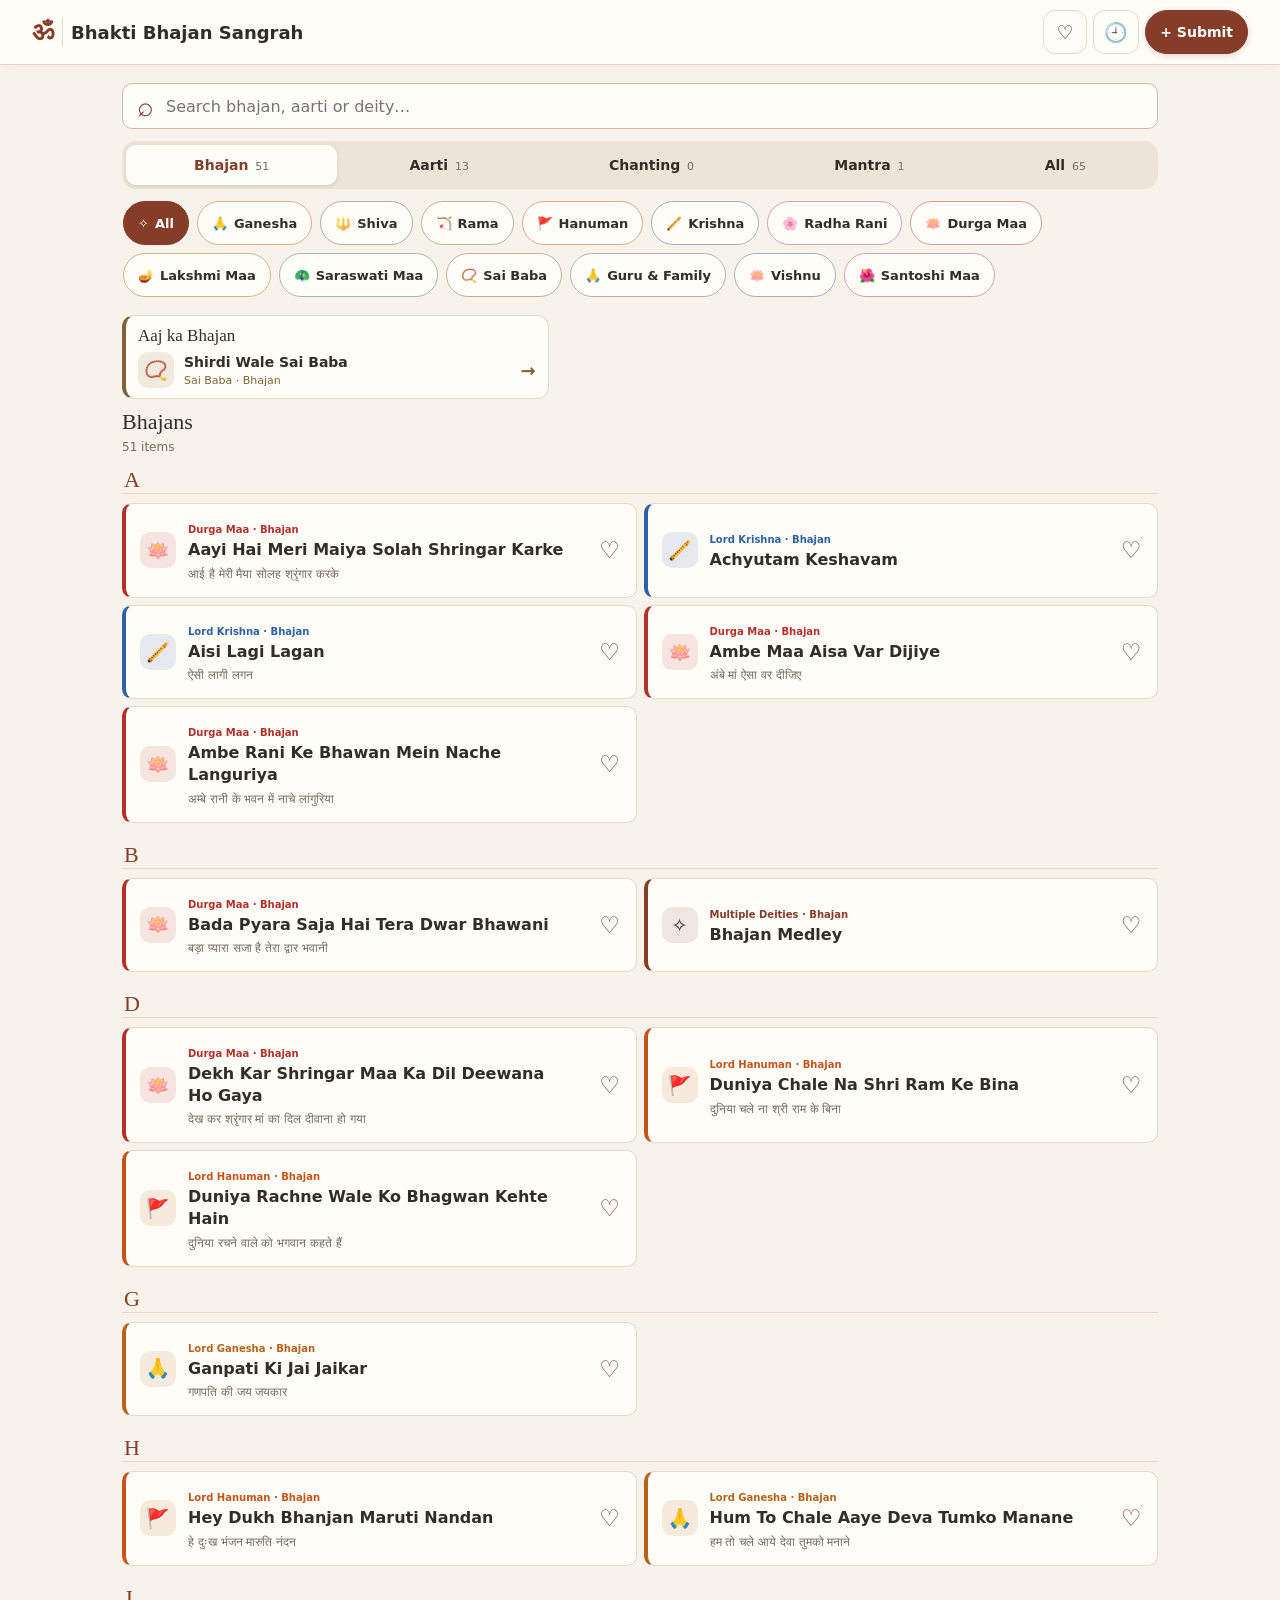
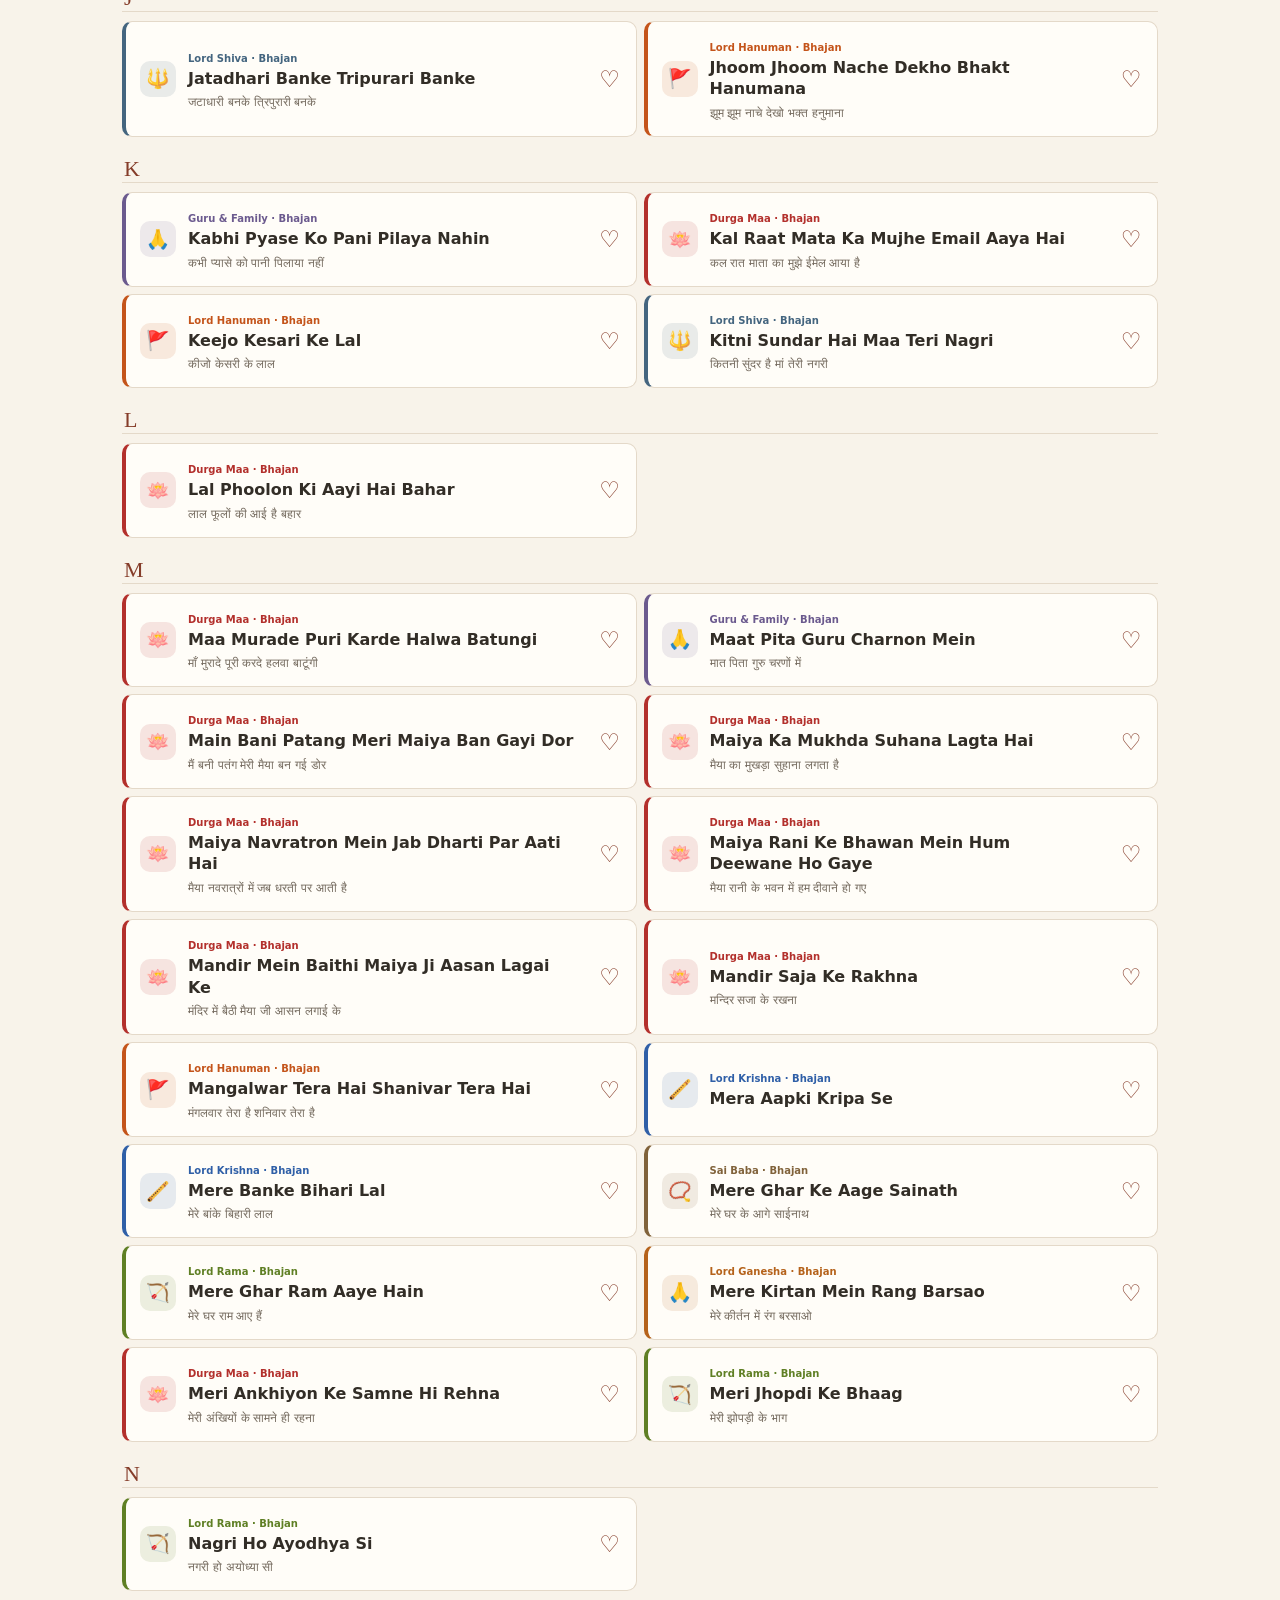
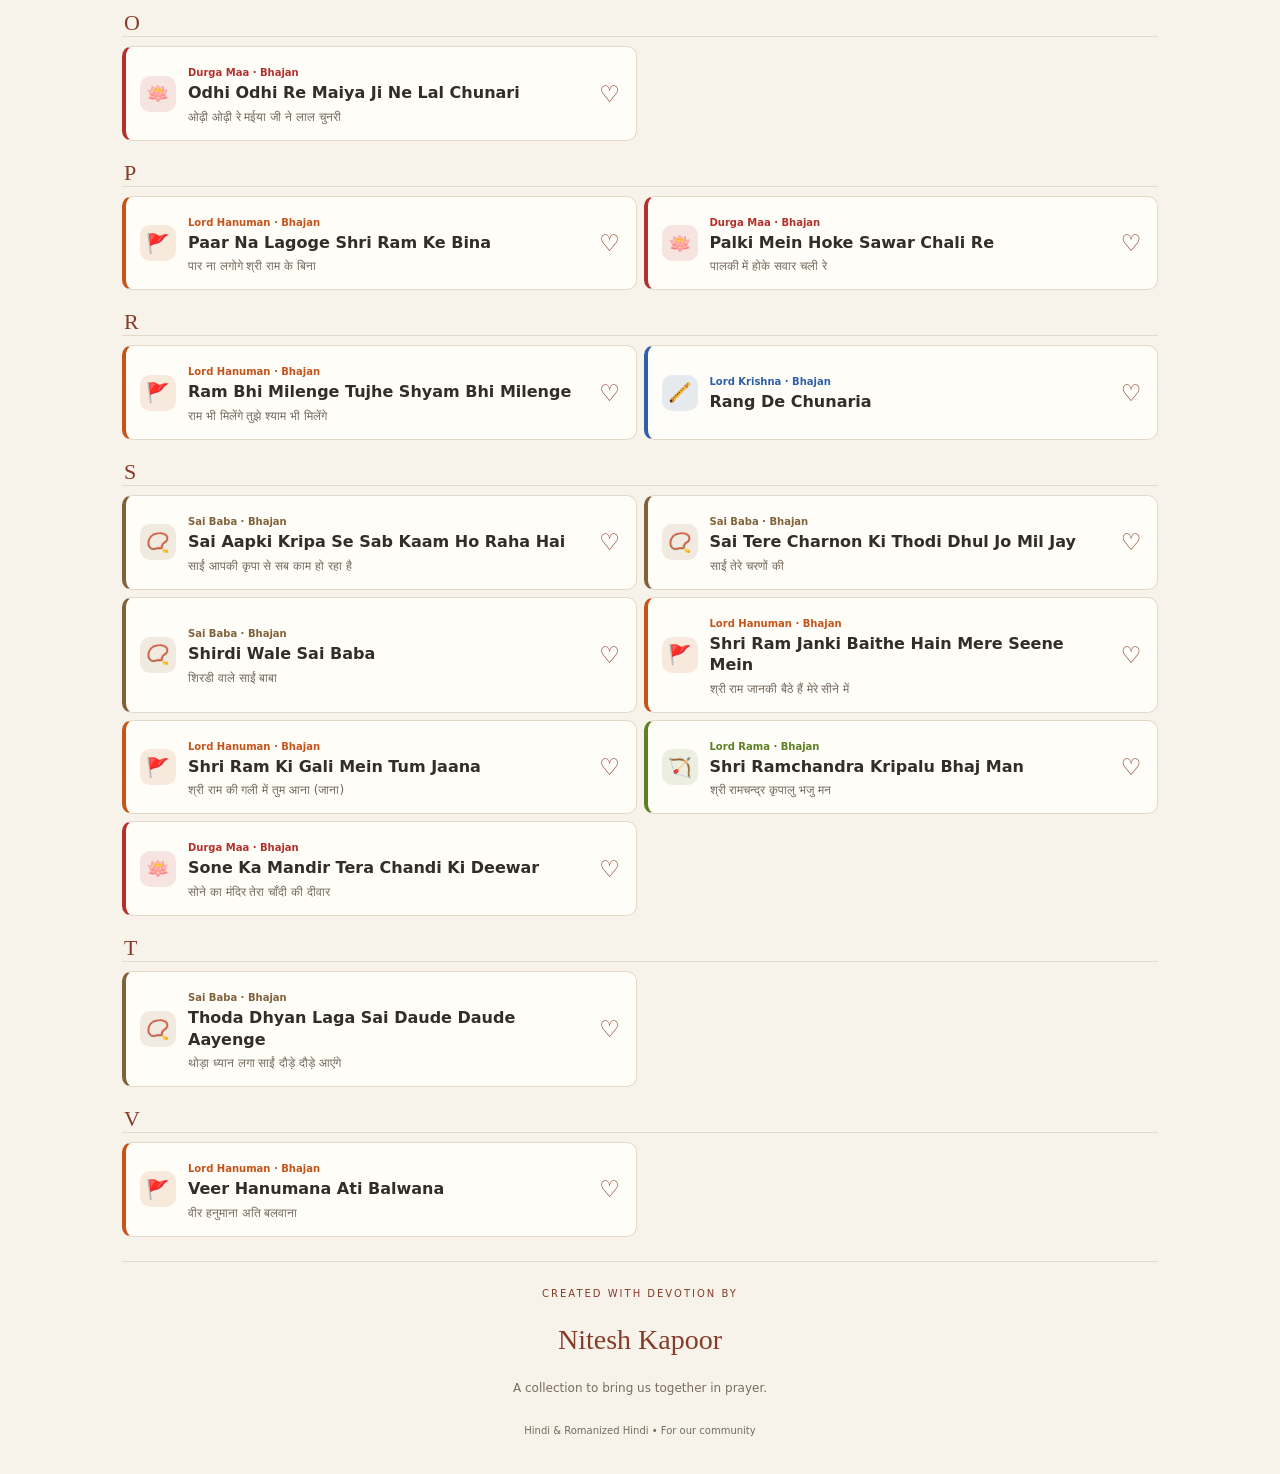
==== index.html @ f2433bb8 "A–Z list without numbers, type tabs, header actions instead of left menu - List shows no numbers: A–" ====
<!doctype html>
<html lang="en">
<head>
<meta charset="utf-8">
<meta name="viewport" content="width=device-width, initial-scale=1, viewport-fit=cover">
<meta name="theme-color" content="#853c29">
<meta name="description" content="Bhakti Bhajan Sangrah: devotional lyrics in Hindi and Romanized Hindi, with a peaceful singing view for your satsang.">
<meta name="apple-mobile-web-app-capable" content="yes">
<meta name="apple-mobile-web-app-status-bar-style" content="default">
<title>Bhakti Bhajan Sangrah</title>
<link rel="manifest" href="manifest.json">
<link rel="icon" href="icon.svg" type="image/svg+xml">
<link rel="apple-touch-icon" href="icon-192.png">
<link rel="stylesheet" href="style.css">
<script defer src="data.js"></script><script defer src="app.js"></script>
</head>
<body>
<a class="skip" href="#main">Skip to content</a>
<header class="site-header"><a class="brand" href="./"><span class="brand-mark" aria-hidden="true">ॐ</span><span>Bhakti Bhajan Sangrah<small>Bhajans, Aarti, Chanting &amp; Mantras</small></span></a><nav class="header-actions" aria-label="Your library"><button class="icon-button" data-view="favorites" aria-pressed="false" aria-label="My favorites" title="My favorites"><span aria-hidden="true">♡</span><span id="favoriteCount" class="count-badge" hidden>0</span></button><button class="icon-button" data-view="recent" aria-pressed="false" aria-label="Recently viewed" title="Recently viewed"><span aria-hidden="true">🕘</span></button><button id="openSubmit" class="header-submit" aria-label="Submit a bhajan"><span aria-hidden="true">+</span> Submit</button></nav></header>
<main id="main">
<div id="browse">
<section class="search-bar" aria-label="Find a bhajan"><label class="sr-only" for="search">Search bhajans, aarti, deity</label><div class="search-wrap"><span aria-hidden="true">⌕</span><input id="search" type="search" placeholder="Search bhajan, aarti or deity…" autocomplete="off"></div></section>
<div id="typeTabs" class="type-tabs" role="group" aria-label="Type"></div>
<nav id="deityChips" class="deity-chips" aria-label="Quick pick by deity"></nav>
<p id="activeFilters" class="active-filters" hidden></p>
<section id="homeExtras" class="home-extras" aria-label="Featured bhajans" hidden><div id="todayCard" class="today-card"></div><div id="newlyAdded" class="newly-added" hidden><h2 class="mini-heading">Newly added</h2><ol id="newlyList" class="newly-list"></ol></div></section>
<section id="collection"><div class="section-heading"><h2 id="collectionTitle">The Collection</h2><div class="heading-actions"><button id="reset" class="text-button" hidden>Clear filters</button></div></div><p id="resultCount" class="muted" role="status"></p><ol id="cards" class="cards" aria-label="Numbered bhajan collection"></ol></section>
<footer><div class="creator-credit"><span class="creator-label">Created with devotion by</span><strong>Nitesh Kapoor</strong><span class="creator-note">A collection to bring us together in prayer.</span></div><small>Hindi &amp; Romanized Hindi • For our community</small></footer>
</div>
<article id="reader" hidden aria-labelledby="readerTitle">
<div class="reader-top"><button id="back">← Back</button><button id="singing" aria-pressed="false">Singing Mode</button></div>
<header class="reader-heading"><p id="readerMeta" class="eyebrow"></p><h1 id="readerTitle" tabindex="-1"></h1><p id="readerHindi" lang="hi"></p></header>
<div class="reader-controls"><div class="language-toggle" role="group" aria-label="Lyrics language"><button data-lang="hindi" lang="hi">हिंदी</button><button data-lang="roman">English</button></div><div class="font-controls" role="group" aria-label="Lyrics font size"><button id="smaller" aria-label="Decrease lyrics font size">A−</button><button id="larger" aria-label="Increase lyrics font size">A+</button></div></div>
<p id="languageNote" class="muted"></p>
<div class="reader-actions"><button id="readerFavorite">♡ Favorite</button><button id="share">Share ↗</button></div>
<p id="wakeStatus" class="muted" role="status" hidden></p>
<div id="lyricsText" class="lyrics-text"></div>
<a id="youtubeLink" class="youtube-link" target="_blank" rel="noopener noreferrer" hidden>▶ Listen on YouTube <small>(tune reference)</small></a><details class="source-details"><summary>About this bhajan</summary><p id="description"></p><p id="source"></p></details>
<nav class="reader-pagination" aria-label="Bhajan navigation"><button id="previous">← Previous Bhajan</button><button id="next">Next Bhajan →</button></nav>
</article>
</main>
<div id="notice" class="notice" role="status" hidden></div>
<dialog id="shareDialog"><h2>Share this bhajan</h2><label for="shareLink">Copy this link</label><input id="shareLink" readonly><button id="closeShare">Done</button></dialog>
<dialog id="submitDialog" aria-labelledby="submitTitle">
<div class="submit-modal-header"><h2 id="submitTitle"><span class="brand-mark" aria-hidden="true">ॐ</span> Submit a Bhajan <small>भजन जोड़ें</small></h2><button id="closeSubmit" aria-label="Close submission dialog">✕</button></div>
<form id="submitForm" onsubmit="return false;">
<p class="submit-intro">Share a devotional hymn with our singing community. AI will review for purity, format Hindi &amp; English pronunciation, and add it with devotion.</p>
<div class="submit-mode-toggle" role="tablist" aria-label="Submission type"><button type="button" id="tabPhoto" class="mode-tab active" role="tab" aria-selected="true">📷 Photo / Screenshot</button><button type="button" id="tabText" class="mode-tab" role="tab" aria-selected="false">✍️ Paste Lyrics</button></div>
<div id="photoPanel" class="submit-panel" role="tabpanel"><label for="photoFile" class="file-dropzone" id="fileDropzone"><span class="dropzone-icon" aria-hidden="true">📸</span><span class="dropzone-title">Tap to choose photo or take picture</span><span class="dropzone-hint">Photos of bhajan books, handwritten lyrics, or WhatsApp screenshots</span><input type="file" id="photoFile" accept="image/*" class="sr-only"></label><div id="previewWrap" class="preview-wrap" hidden><img id="photoPreview" alt="Uploaded lyrics preview"><button type="button" id="removePhoto" class="text-button">✕ Remove photo</button></div></div>
<div id="textPanel" class="submit-panel" role="tabpanel" hidden><label for="submitLyrics" class="sr-only">Lyrics text</label><textarea id="submitLyrics" rows="6" placeholder="Paste Hindi or Romanized English lyrics here..."></textarea></div>
<div class="optional-inputs"><label for="youtubeUrl"><span class="input-label">🎵 Rhythm &amp; Tune Reference <small>(Optional YouTube link for tempo/taal)</small></span><input type="url" id="youtubeUrl" placeholder="https://youtu.be/... or https://youtube.com/watch?v=..."></label><div class="contributor-grid"><label for="contributorName"><span class="input-label">Your Name <small>(Optional)</small></span><input type="text" id="contributorName" placeholder="e.g. Sharma Ji"></label><label for="contributorLocation"><span class="input-label">City, Country <small>(Optional)</small></span><input type="text" id="contributorLocation" placeholder="e.g. Delhi, India"></label></div><p class="public-note">Your name and city will be shown with the bhajan.</p></div>
<div id="submitStatus" class="submit-status" hidden><div class="spinner" aria-hidden="true"></div><p id="submitStatusText">Reading and verifying lyrics with AI...</p></div>
<div id="submitNotice" class="submit-notice" hidden></div>
<div class="submit-footer"><button type="button" id="submitActionBtn" class="primary-action-btn">✦ Add Bhajan with Devotion</button></div>
</form>
<div id="submitSuccess" class="submit-success" hidden><div class="success-om" aria-hidden="true">ॐ</div><h3>Bhajan Added with Devotion!</h3><p class="success-msg">Your hymn has been verified and formatted into Hindi and English.</p><div id="successCardWrap" class="success-card-wrap"></div><div class="success-buttons"><button type="button" id="successOpenBtn" class="primary-action-btn">📖 Open Bhajan in Reader</button><button type="button" id="successAnotherBtn">Submit Another</button></div></div>
</dialog>
<noscript><p>Please enable JavaScript to browse the devotional collection.</p></noscript>
</body></html>
---- style.css ----
:root{color-scheme:light;--paper:#fffdf8;--cream:#f8f3ea;--ink:#322d26;--muted:#746a5e;--accent:#853c29;--line:#e4d9c9;--lyrics-size:24px}
*{box-sizing:border-box}body{margin:0;background:var(--cream);color:var(--ink);font-family:system-ui,-apple-system,BlinkMacSystemFont,"Segoe UI",sans-serif;padding:env(safe-area-inset-top) env(safe-area-inset-right) env(safe-area-inset-bottom) env(safe-area-inset-left)}
[hidden]{display:none!important}button,input,a,summary{-webkit-tap-highlight-color:transparent}button,input{font:inherit}button,summary{cursor:pointer}button{min-height:44px;border:1px solid var(--line);border-radius:12px;padding:10px 14px;background:var(--paper);color:var(--ink);font-weight:600}button:disabled{opacity:.45;cursor:default}a{color:inherit}button[aria-pressed=true]{background:var(--accent);border-color:var(--accent);color:white}button:focus-visible,a:focus-visible,input:focus-visible,summary:focus-visible{outline:3px solid #986812;outline-offset:3px}.site-header{border-bottom:1px solid var(--line);padding:18px 16px;background:var(--paper)}.brand{display:flex;align-items:center;gap:12px;text-decoration:none;font-weight:700;font-size:17px;max-width:1100px;margin:auto}.brand-mark{font-family:serif;font-size:31px;color:var(--accent);border-right:1px solid var(--line);padding-right:12px}.brand small{display:block;font-weight:400;font-size:11px;margin-top:4px;color:var(--muted)}main{max-width:1100px;margin:auto;padding:0 16px}.welcome{padding:26px 0 18px}.eyebrow{font-size:10px;letter-spacing:2px;font-weight:700;color:var(--accent);line-height:1.7}.welcome h1{font-family:Georgia,serif;font-size:32px;line-height:1.17;font-weight:400;margin:10px 0 22px}.welcome em{color:var(--accent);font-weight:400}.search-wrap{display:flex;align-items:center;gap:10px;padding:0 14px;background:var(--paper);border:1px solid #cbbda9;border-radius:14px}.search-wrap span{font-size:28px;color:var(--accent)}input{min-width:0;font-size:16px;min-height:52px}.search-wrap input{width:100%;border:0;background:none;color:var(--ink);outline-offset:0}nav.library-nav,.filters{display:flex;gap:8px;overflow-x:auto;padding:3px 1px 9px;scrollbar-width:thin}.library-nav button,.filters button{flex-shrink:0;font-size:13px}.library-nav{border-bottom:1px solid var(--line)}#favoriteCount{margin-left:4px}section{margin-bottom:24px}.section-heading{display:flex;align-items:center;justify-content:space-between;gap:8px;margin:20px 0 12px}h2{font-family:Georgia,serif;font-weight:400;font-size:23px;margin:0}.muted{color:var(--muted);font-size:12px;line-height:1.6}.section-heading .muted{font-size:10px}.categories{display:grid;grid-template-rows:repeat(2,1fr);grid-auto-flow:column;grid-auto-columns:136px;gap:8px;overflow-x:auto;padding:3px 1px 10px;scrollbar-width:thin}.category{display:flex;gap:8px;align-items:center;font-size:12px;text-align:left;padding:10px}.category .icon{font-size:20px}.filters button{border-radius:24px;font-weight:500}.text-button{border:0;background:transparent;color:var(--accent);font-size:12px}.cards{display:grid;gap:10px}.card{display:flex;align-items:center;background:var(--paper);border:1px solid var(--line);border-radius:14px;overflow:hidden}.card-main{flex:1;text-align:left;min-width:0;border:0;border-radius:0;padding:17px;background:none}.card-main .meta{font-size:10px;color:var(--accent);font-weight:600;letter-spacing:.4px}.card h3{font-size:16px;line-height:1.45;font-weight:600;margin:7px 0 4px}.hindi-title{font-size:13px;color:var(--muted);font-weight:400;line-height:1.7}.heart{flex:0 0 44px;margin-right:8px;padding:8px;border:0;font-size:23px;background:none;color:var(--accent)}.heart[aria-pressed=true]{background:#f4e7dc;color:var(--accent)}.empty{padding:28px 18px;border:1px dashed #cbbda9;border-radius:14px;line-height:1.7;background:var(--paper);font-size:14px}.empty p{margin:4px 0}footer{text-align:center;padding:22px 0 32px;border-top:1px solid var(--line);color:var(--muted);font-size:12px;line-height:2}footer small{font-size:10px}
#reader{max-width:780px;margin:auto;padding-bottom:32px;min-height:100svh}.reader-top{display:flex;justify-content:space-between;gap:12px;padding:12px 0}.reader-top button{font-size:13px}.reader-heading{padding:10px 0 4px}.reader-heading h1{font-family:Georgia,serif;font-weight:400;font-size:29px;line-height:1.3;margin:10px 0}.reader-heading>p:last-child{color:var(--muted);font-size:17px;line-height:1.8;margin:10px 0}.reader-controls{position:sticky;top:0;z-index:2;display:flex;justify-content:space-between;gap:8px;background:var(--cream);padding:10px 0;border-bottom:1px solid var(--line)}.language-toggle,.font-controls{display:flex;gap:4px}.language-toggle{padding:3px;background:#ede4d7;border-radius:14px}.language-toggle button{border:0;background:transparent;padding:8px 15px}.language-toggle button[aria-pressed=true]{background:var(--accent)}.font-controls{align-items:center}.font-controls button{font-size:17px;min-width:44px;padding:8px}.reader-actions{display:flex;gap:8px}.reader-actions button{font-size:13px}.lyrics-text{font-family:"Nirmala UI","Kohinoor Devanagari","Noto Sans Devanagari",system-ui,sans-serif;font-size:var(--lyrics-size);line-height:1.95;white-space:pre-wrap;overflow-wrap:anywhere;padding:24px 0 32px}.lyrics-text[lang=en]{line-height:1.8}.source-details{border-top:1px solid var(--line);font-size:13px;line-height:1.8;color:var(--muted)}summary{min-height:44px;padding:14px 0}.reader-pagination{display:flex;justify-content:space-between;gap:10px;margin-top:20px}.reader-pagination button{flex:1;font-size:12px}.reading .site-header{display:none}.singing .reader-heading>p,.singing .reader-actions,.singing .source-details,.singing #languageNote{display:none}.singing .reader-heading h1{font-size:20px;margin:4px 0 8px}.singing .reader-top{padding:8px 0}.singing .lyrics-text{padding-top:20px}.notice{position:fixed;bottom:calc(20px + env(safe-area-inset-bottom));left:50%;transform:translateX(-50%);max-width:calc(100% - 32px);width:max-content;background:var(--ink);color:white;padding:12px 18px;border-radius:12px;z-index:10;font-size:13px}.skip{position:absolute;top:-100px;z-index:20;background:white;padding:12px}.skip:focus{top:4px}.sr-only{position:absolute;width:1px;height:1px;padding:0;margin:-1px;overflow:hidden;clip:rect(0,0,0,0)}dialog{max-width:calc(100% - 32px);width:440px;border:1px solid var(--line);border-radius:16px;padding:24px;background:var(--paper)}dialog::backdrop{background:#322d2666}dialog input{display:block;width:100%;margin:12px 0;border:1px solid var(--line);padding:8px}dialog label{display:block;margin-top:20px}
@media(min-width:768px){main{padding:0 32px}.site-header{padding:20px 32px}.welcome{padding:36px 0 20px}.welcome h1{font-size:44px}.search-wrap{max-width:680px}.cards{grid-template-columns:repeat(2,minmax(0,1fr))}.categories{grid-auto-columns:166px}.category{font-size:14px}.reader-heading h1{font-size:36px}.lyrics-text{padding-top:32px}.brand{font-size:20px}.brand small{font-size:12px}}
@media(min-width:1100px){.cards{grid-template-columns:repeat(3,minmax(0,1fr))}.categories{grid-template-columns:repeat(6,1fr);grid-auto-flow:row}.section-heading .muted{display:none}}
@media(prefers-reduced-motion:no-preference){button{transition:background-color .15s}}
.singing .reader-top{position:sticky;top:0;z-index:3;background:var(--cream)}.singing .reader-controls{top:60px}@media(max-width:767px){.welcome{padding-top:16px;margin-bottom:10px}.welcome h1{font-size:28px;margin-bottom:18px}section{margin-bottom:18px}}

/* Compact collection and accessible modal left navigation. */
.site-header{display:flex;align-items:center;gap:10px;padding:8px 16px}.brand{margin:0;font-size:16px;gap:8px}.brand-mark{font-size:26px;padding-right:8px}.brand small{display:none}#openMenu{font-size:21px;padding:6px 10px;min-width:44px}.search-bar{margin:12px 0 8px}.search-wrap{max-width:none;border-radius:10px}.search-wrap input{min-height:44px}.section-heading{margin:10px 0 2px}#collectionTitle{font-size:22px}#resultCount{margin:3px 0 10px}.active-filters{font-size:12px;color:var(--accent);margin:6px 0}.cards{list-style:none;padding:0;margin:0;grid-template-columns:1fr;gap:7px}.card{border-radius:10px}.card-main{display:flex;align-items:center;gap:12px;padding:11px 10px}.song-number{flex:0 0 36px;min-height:36px;display:grid;place-items:center;border-radius:9px;background:#f1e6d8;color:var(--accent);font-size:17px;font-variant-numeric:tabular-nums}.song-info{min-width:0}.card h3{font-size:15px;margin:2px 0;line-height:1.35}.card-main .meta{font-size:10px;letter-spacing:0}.hindi-title{font-size:12px;line-height:1.5}.heart{margin-right:4px}.empty{list-style:none}.reader-heading .eyebrow{letter-spacing:1px}
#libraryDrawer{inset:0 auto 0 0;margin:0;height:100dvh;max-height:100dvh;width:min(340px,90vw);max-width:90vw;border:0;border-right:1px solid var(--line);border-radius:0;padding:16px;overflow-y:auto;overscroll-behavior:contain}body:has(#libraryDrawer[open]){overflow:hidden}#libraryDrawer::backdrop{background:#322d2677}.drawer-heading{display:flex;align-items:center;justify-content:space-between;gap:8px;margin-bottom:14px}.drawer-heading h2{font-size:22px}.drawer-heading button{padding:8px 12px}#libraryDrawer .library-nav{display:grid;overflow:visible;padding:0 0 14px}#libraryDrawer .library-nav button{text-align:left}#libraryDrawer section{margin:16px 0}#libraryDrawer h2{font-size:19px}#libraryDrawer .categories{display:grid;grid-template-columns:1fr 1fr;grid-template-rows:none;grid-auto-flow:row;grid-auto-columns:auto;overflow:visible;padding:8px 0;gap:6px}#libraryDrawer .category{font-size:12px;min-height:48px;padding:8px}#libraryDrawer .category .icon{font-size:17px}#libraryDrawer .filters{flex-wrap:wrap;overflow:visible;margin-top:10px}.drawer-footer{position:sticky;bottom:-16px;background:var(--paper);padding:12px 0;display:flex;gap:8px;border-top:1px solid var(--line)}#showResults{background:var(--accent);color:white;flex:1}#drawerReset{font-size:12px}
@media(min-width:768px){.site-header{padding:10px 32px}.brand{font-size:18px}.search-bar{margin-top:18px}.cards{grid-template-columns:repeat(2,minmax(0,1fr))}.card-main{padding:14px}.card h3{font-size:16px}}

/* Creator signature */
.creator-credit{display:grid;gap:8px;margin:0 auto 18px;text-align:center}.creator-label,.drawer-creator span{font-size:10px;text-transform:uppercase;letter-spacing:2px;color:#853c29}.creator-credit strong{font-family:Georgia,serif;font-size:28px;font-weight:400;color:#853c29}.creator-note{font-size:12px;color:#776d61}.drawer-creator{display:grid;gap:7px;text-align:center;border-top:1px solid #e4dace;padding:22px 4px;margin-top:16px}.drawer-creator strong{font-family:Georgia,serif;font-size:24px;color:#853c29;font-weight:400}

#libraryDrawer #categories summary{font-family:Georgia,serif;font-size:20px;cursor:pointer;padding:12px 0}#libraryDrawer #categories[open] summary{margin-bottom:8px}#libraryDrawer .library-nav{gap:6px}#libraryDrawer .drawer-creator{padding:14px 4px;margin-top:10px}
#libraryDrawer .filters{display:grid;grid-template-columns:repeat(3,minmax(0,1fr));gap:6px}#libraryDrawer .filters button{padding:8px 4px;font-size:12px;min-height:36px}#libraryDrawer section{margin:12px 0}#libraryDrawer .drawer-creator{padding:8px 0;margin-top:4px;gap:3px}#libraryDrawer .drawer-creator strong{font-size:18px}#libraryDrawer .drawer-creator span{font-size:8px;letter-spacing:1px}

.site-header{position:sticky;top:0;z-index:5;box-shadow:0 2px 8px #322d2608}#libraryDrawer .library-nav{grid-template-columns:repeat(2,minmax(0,1fr))}#libraryDrawer .library-nav button{text-align:center;min-width:0;padding:8px 4px;font-size:12px;white-space:normal}

#typeFilters summary{font-family:Georgia,serif;font-size:20px;padding:12px 0;cursor:pointer}#typeFilters[open]{margin-bottom:12px}

/* Submission modal & triggers */
.drawer-submit-btn{display:flex;align-items:center;justify-content:center;gap:8px;width:100%;margin:10px 0 14px;padding:12px 14px;background:#f4ece2;border:1px solid #d8c8b4;border-radius:12px;color:var(--accent);font-size:14px;font-weight:700}
.drawer-submit-btn small{font-weight:400;color:var(--muted);margin-left:4px}
.drawer-submit-btn:hover{background:#ede3d5}
.heading-actions{display:flex;align-items:center;gap:8px}
#quickSubmit{font-weight:600}

#submitDialog{width:min(520px,94vw);max-height:90dvh;overflow-y:auto;padding:20px;border-radius:18px}
.submit-modal-header{display:flex;align-items:center;justify-content:space-between;gap:8px;border-bottom:1px solid var(--line);padding-bottom:12px;margin-bottom:14px}
.submit-modal-header h2{font-size:20px;display:flex;align-items:center;gap:6px}
.submit-modal-header h2 small{font-size:12px;color:var(--muted);font-weight:normal}
.submit-modal-header .brand-mark{font-size:24px;border:0;padding:0}
.submit-modal-header button{padding:6px 10px;min-height:36px}
.submit-intro{font-size:13px;line-height:1.6;color:var(--muted);margin:0 0 14px}

.submit-mode-toggle{display:flex;gap:6px;background:#ede4d7;padding:4px;border-radius:12px;margin-bottom:14px}
.mode-tab{flex:1;border:0;background:transparent;padding:10px;border-radius:8px;font-size:13px;color:var(--ink)}
.mode-tab.active{background:var(--accent);color:white}

.file-dropzone{display:flex;flex-direction:column;align-items:center;justify-content:center;gap:6px;border:2px dashed #c5b59e;border-radius:14px;padding:26px 16px;background:var(--cream);text-align:center;cursor:pointer;transition:border-color .15s}
.file-dropzone:hover{border-color:var(--accent)}
.dropzone-icon{font-size:32px}
.dropzone-title{font-weight:600;font-size:14px;color:var(--ink)}
.dropzone-hint{font-size:11px;color:var(--muted)}
.preview-wrap{text-align:center;margin-top:10px}
.preview-wrap img{max-width:100%;max-height:220px;border-radius:12px;border:1px solid var(--line);object-fit:contain}
.preview-wrap button{margin-top:6px}

#submitDialog textarea{width:100%;min-height:140px;border:1px solid var(--line);border-radius:12px;padding:12px;font-family:inherit;font-size:14px;line-height:1.6;background:var(--paper);color:var(--ink);resize:vertical}
.optional-inputs{display:grid;gap:12px;margin-top:14px;border-top:1px solid var(--line);padding-top:14px}
.optional-inputs label{display:block}
.input-label{display:block;font-size:12px;font-weight:600;margin-bottom:4px}
.input-label small{font-weight:normal;color:var(--muted)}
.optional-inputs input{width:100%;min-height:42px;border:1px solid var(--line);border-radius:10px;padding:8px 12px;font-size:14px;background:var(--paper);color:var(--ink);margin:0}
.contributor-grid{display:grid;grid-template-columns:1fr 1fr;gap:10px}

.submit-footer{margin-top:18px}
.primary-action-btn{width:100%;background:var(--accent);color:white;border-color:var(--accent);font-size:15px;padding:12px;border-radius:12px;min-height:48px}
.primary-action-btn:hover{background:#733221}

.submit-status{display:flex;align-items:center;gap:12px;padding:12px 16px;background:#f3ede2;border-radius:12px;margin-top:14px}
.submit-status p{margin:0;font-size:13px;font-weight:600;color:var(--accent)}
.spinner{width:22px;height:22px;border:3px solid #d4c2ab;border-top-color:var(--accent);border-radius:50%;animation:spin 1s linear infinite;flex-shrink:0}
@keyframes spin{to{transform:rotate(360deg)}}

.submit-notice{padding:10px 14px;border-radius:10px;font-size:13px;line-height:1.5;margin-top:12px;border:1px solid #c97262;background:#fcf1ed;color:#853c29}

.submit-success{text-align:center;padding:14px 4px}
.success-om{font-family:serif;font-size:42px;color:var(--accent);line-height:1;margin-bottom:6px}
.submit-success h3{font-family:Georgia,serif;font-size:22px;margin:4px 0 6px;font-weight:400;color:var(--accent)}
.success-msg{font-size:13px;color:var(--muted);margin:0 0 16px}
.success-card-wrap{text-align:left;margin-bottom:18px}
.success-buttons{display:flex;gap:10px}
.success-buttons button{flex:1}

@media(max-width:500px){
  .contributor-grid{grid-template-columns:1fr}
  .success-buttons{flex-direction:column}
}


/* Tune reference link in the reader and public-name note on the submit form */
.youtube-link{display:flex;align-items:center;justify-content:center;gap:6px;min-height:44px;margin:0 0 16px;border:1px solid var(--line);border-radius:12px;padding:10px 14px;background:var(--paper);color:var(--accent);font-weight:600;font-size:14px;text-decoration:none}
.youtube-link small{color:var(--muted);font-weight:400}
.youtube-link:hover,.youtube-link:focus-visible{border-color:var(--accent)}
.singing .youtube-link{display:none}
.public-note{margin:8px 0 0;font-size:12px;color:var(--muted)}

/* Home refresh: deity accents, quick-pick chips, Bhajan of the day, Newly added */
.card{border-left:4px solid var(--deity,var(--line))}
.card .song-number,.today-card .song-number,.newly-list .song-number{background:#f1e6d8;background:color-mix(in srgb,var(--deity,#853c29) 13%,#fffdf8);color:var(--deity,var(--accent));font-weight:700}
.card-main .meta{color:var(--deity,var(--accent))}
.new-badge{display:inline-block;margin-left:4px;padding:1px 6px;border-radius:6px;background:#1f7a4d;color:#fff;font-size:9px;letter-spacing:.5px;text-transform:uppercase;vertical-align:1px}
.deity-chips{display:flex;gap:8px;overflow-x:auto;padding:12px 1px 4px;scrollbar-width:none;scroll-snap-type:x proximity}
.deity-chips::-webkit-scrollbar{display:none}
.deity-chip{flex-shrink:0;display:inline-flex;align-items:center;gap:6px;border-radius:999px;padding:8px 14px;font-size:13px;scroll-snap-align:start;border-color:color-mix(in srgb,var(--deity) 35%,#e4d9c9)}
.deity-chip[aria-pressed=true]{background:var(--deity);border-color:var(--deity);color:#fff}
.home-extras{display:grid;gap:12px;margin:14px 0 4px}
.home-extras>*{min-width:0}
.today-card{background:var(--paper);border:1px solid var(--line);border-left:4px solid var(--deity);border-radius:12px;padding:12px 12px 6px}
.today-card .eyebrow{display:block;color:var(--deity);margin:0 0 2px}
.today-main{display:flex;align-items:center;gap:12px;width:100%;text-align:left;border:0;background:none;padding:6px 0 8px}
.today-main h3{font-family:Georgia,serif;font-weight:400;font-size:20px;line-height:1.3;margin:2px 0}
.today-main .meta{font-size:10px;font-weight:600;color:var(--deity)}
.today-main .hindi-title{font-size:14px;color:var(--muted)}
.today-go{margin-left:auto;font-size:20px;color:var(--deity)}
.mini-heading{font-size:17px;margin:0 0 8px}
.newly-list{list-style:none;margin:0;padding:0 1px 6px;display:flex;gap:8px;overflow-x:auto;scrollbar-width:thin}
.newly-list li{flex:0 0 230px}
.newly-list button{display:flex;align-items:center;gap:10px;width:100%;height:100%;text-align:left;border-left:4px solid var(--deity);border-radius:10px;padding:10px}
.newly-list .song-number{flex:0 0 34px;min-height:34px;display:grid;place-items:center;border-radius:8px;font-size:15px}
.newly-list .song-info{min-width:0}
.newly-list strong{display:block;font-size:13px;line-height:1.35;overflow:hidden;text-overflow:ellipsis;display:-webkit-box;-webkit-line-clamp:2;-webkit-box-orient:vertical}
.newly-list small{display:block;margin-top:3px;font-size:11px;font-weight:400;color:var(--muted);white-space:nowrap;overflow:hidden;text-overflow:ellipsis}
@media(min-width:768px){.home-extras{grid-template-columns:minmax(0,1fr) minmax(0,1.4fr);align-items:stretch}.newly-added{min-width:0}.deity-chips{flex-wrap:wrap;overflow:visible}}

/* Header actions, type tabs, A–Z headings (replaces the left menu and list numbers) */
.header-actions{margin-left:auto;display:flex;align-items:center;gap:6px}
.icon-button{position:relative;min-width:44px;padding:6px 10px;font-size:19px;line-height:1;border-radius:12px}
.icon-button[aria-pressed=true]{background:var(--accent);border-color:var(--accent);color:#fff}
.count-badge{position:absolute;top:-5px;right:-5px;min-width:18px;height:18px;padding:0 4px;border-radius:9px;background:var(--accent);color:#fff;font-size:10px;font-weight:700;line-height:18px;text-align:center;border:2px solid var(--paper)}
.icon-button[aria-pressed=true] .count-badge{background:#fff;color:var(--accent)}
.header-submit{background:var(--accent);border-color:var(--accent);color:#fff;border-radius:999px;padding:8px 14px;font-size:14px;white-space:nowrap;box-shadow:0 2px 6px #853c2933}
.header-submit:hover{background:#6f3121}
.type-tabs{display:flex;gap:4px;margin-top:12px;padding:4px;background:#ede4d7;border-radius:14px;overflow-x:auto;scrollbar-width:none}
.type-tabs::-webkit-scrollbar{display:none}
.type-tabs button{flex:1 0 auto;min-height:40px;border:0;background:transparent;border-radius:10px;padding:8px 12px;font-size:14px;color:var(--ink)}
.type-tabs button[aria-pressed=true]{background:var(--paper);color:var(--accent);box-shadow:0 1px 4px #322d261f}
.type-tabs .tab-count{font-size:11px;font-weight:500;color:var(--muted);margin-left:2px}
.type-tabs.inactive button[aria-pressed=true]{background:transparent;box-shadow:none;color:var(--ink)}
.letter-heading{grid-column:1/-1;font-family:Georgia,serif;font-size:22px;color:var(--accent);padding:12px 2px 0;border-bottom:1px solid var(--line);margin-bottom:2px}
.letter-heading:first-child{padding-top:0}
.deity-icon{flex:0 0 36px;height:36px;display:grid;place-items:center;border-radius:10px;font-size:19px;background:#f1e6d8;background:color-mix(in srgb,var(--deity,#853c29) 12%,#fffdf8)}
.today-card{padding:10px 12px}
.today-card .mini-heading{margin:0 0 6px}
.today-main{display:flex;align-items:center;gap:10px;width:100%;text-align:left;border:0;background:none;padding:0;min-height:0}
.today-main .song-info{min-width:0;flex:1}
.today-main strong{display:block;font-size:14px;line-height:1.35;white-space:nowrap;overflow:hidden;text-overflow:ellipsis}
.today-main small{display:block;margin-top:2px;font-size:11px;font-weight:400;color:var(--deity)}
.today-go{font-size:18px}
@media(max-width:420px){.brand>span:last-child{font-size:15px;line-height:1.2}.header-submit{padding:8px 11px}.header-actions{gap:4px}.icon-button{min-width:40px;padding:6px 8px}}
@media(max-width:420px){.type-tabs button{padding:8px 6px;font-size:13px}.type-tabs .tab-count{display:none}}
@media(min-width:768px){.home-extras{align-items:start}}
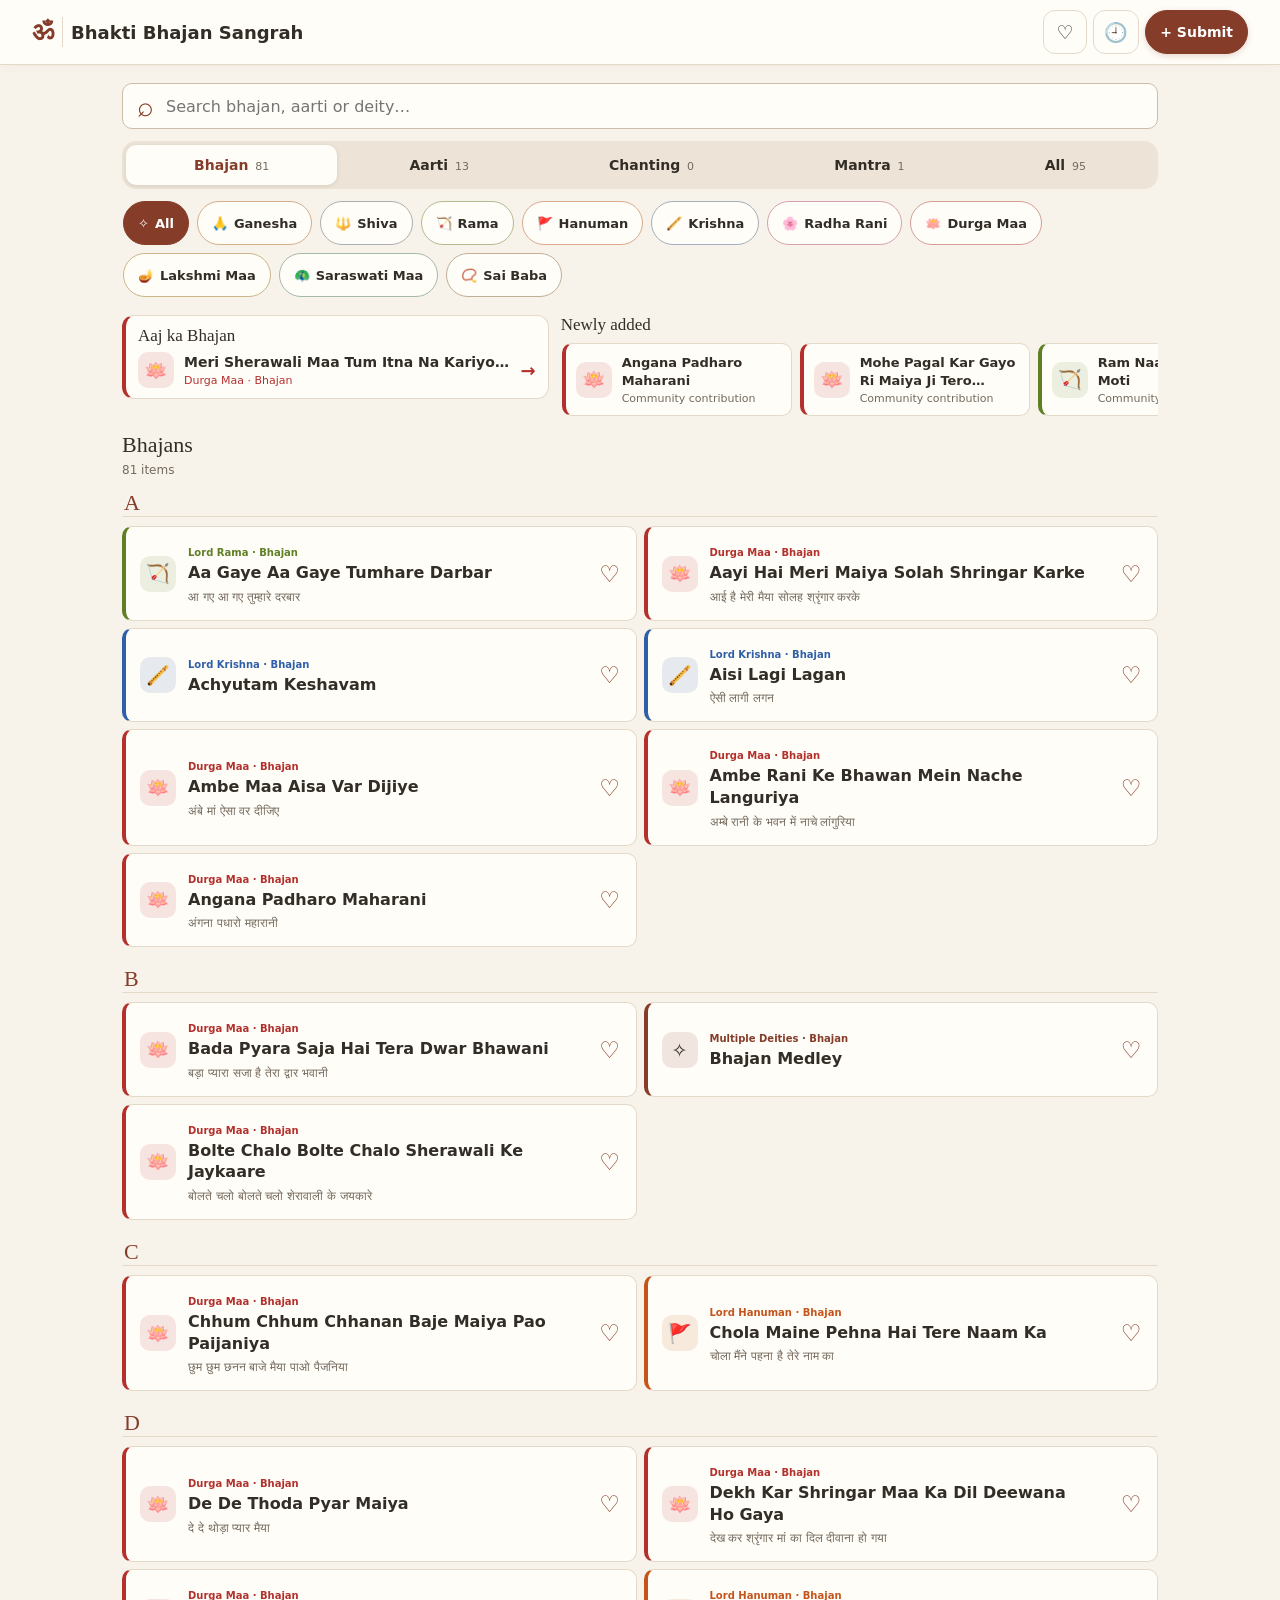
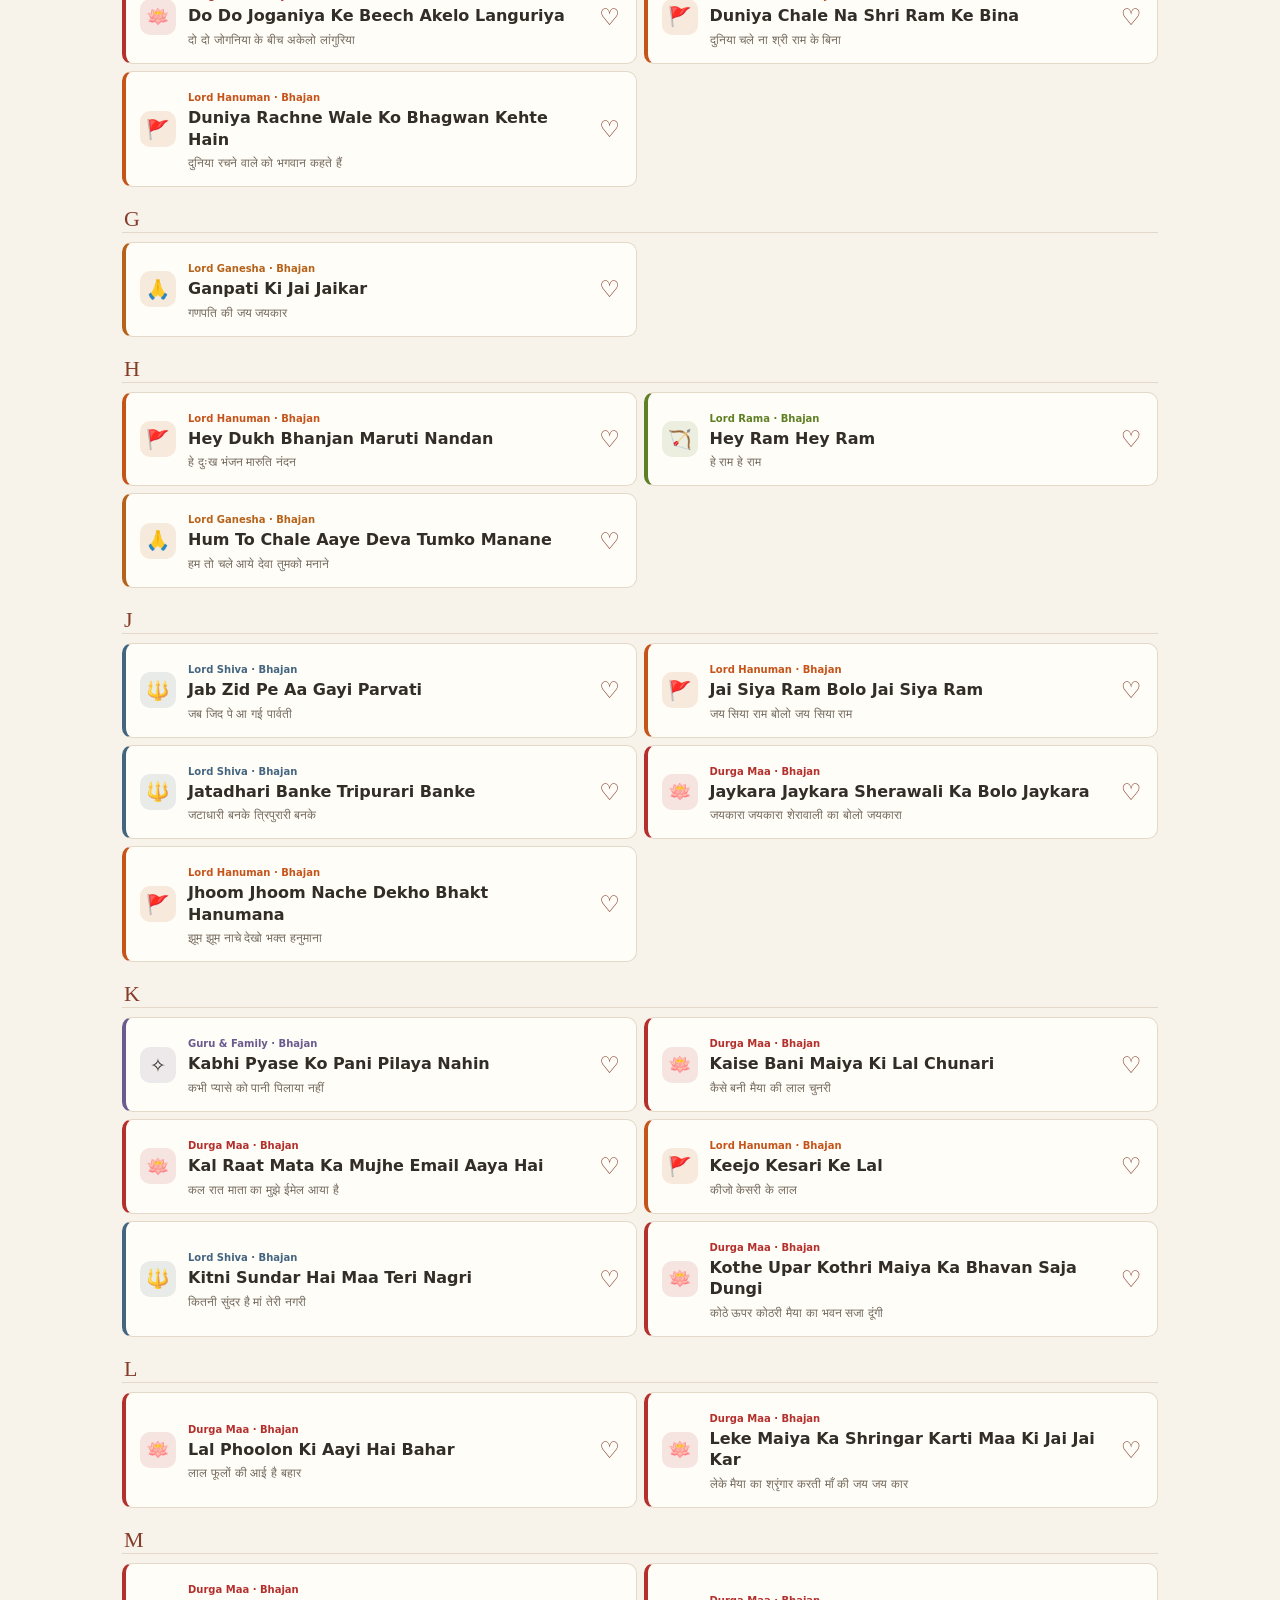
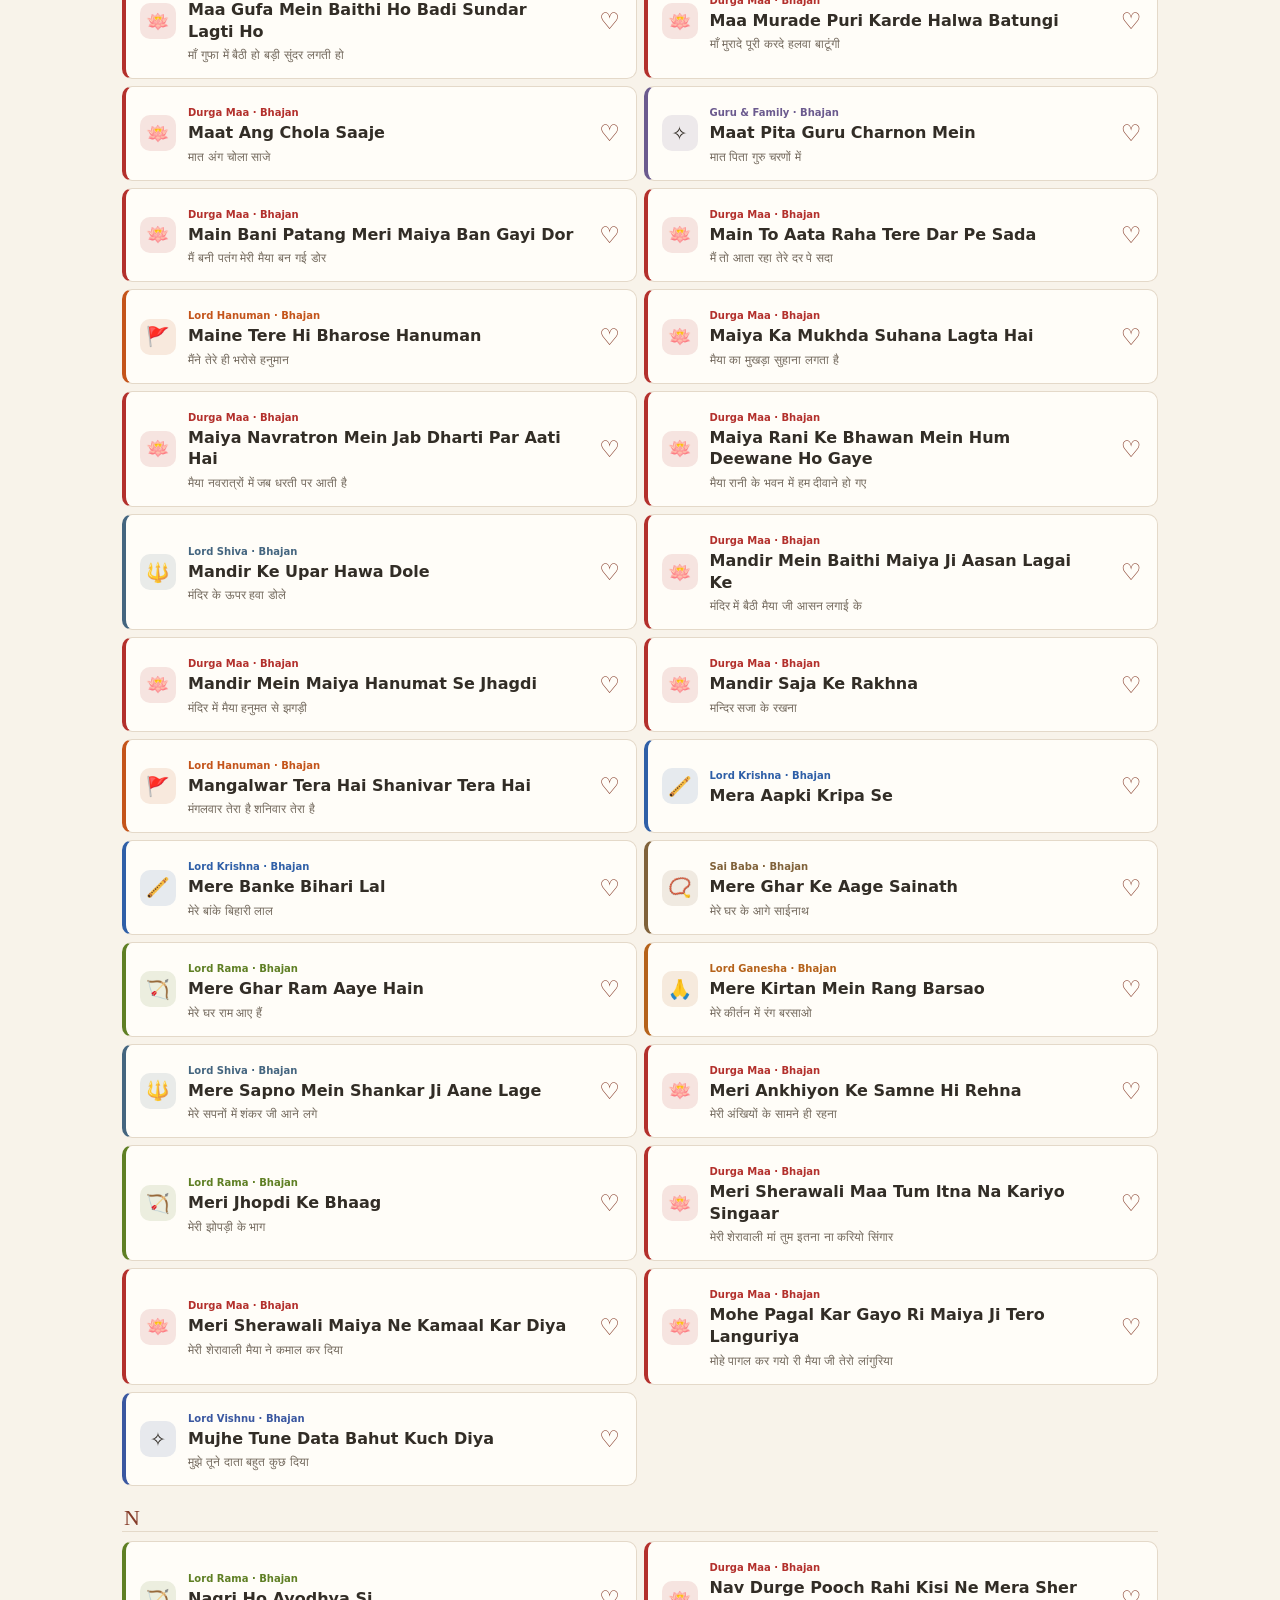
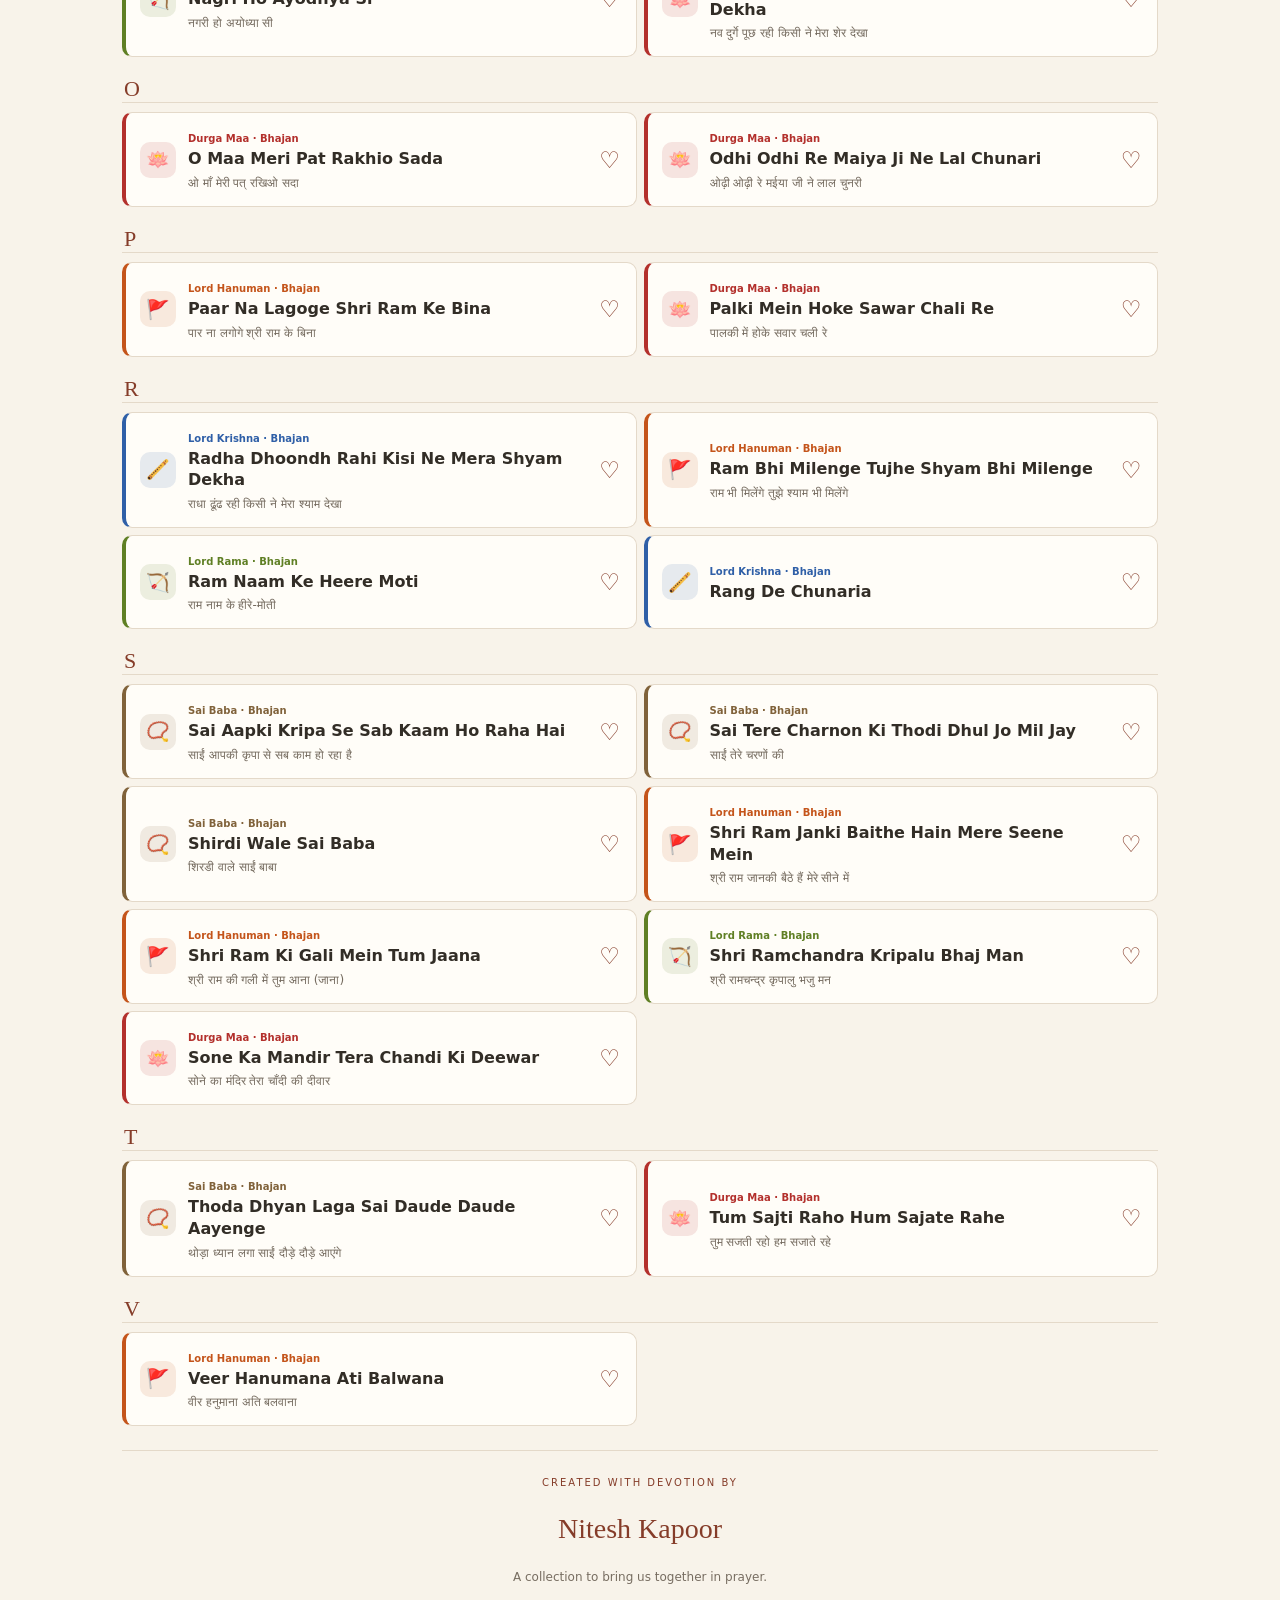
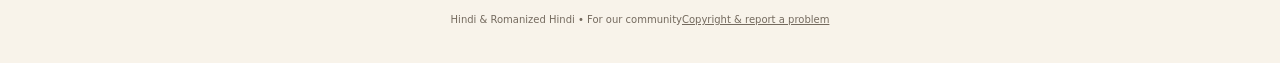
==== commit 4a0bede3: "Copyright-safe lyrics, embedded YouTube player, report button - data.js now holds every song (95, nu" ====
--- a/index.html
+++ b/index.html
@@ -11,8 +11,8 @@
 <link rel="manifest" href="manifest.json">
 <link rel="icon" href="icon.svg" type="image/svg+xml">
 <link rel="apple-touch-icon" href="icon-192.png">
-<link rel="stylesheet" href="style.css">
-<script defer src="data.js"></script><script defer src="app.js"></script>
+<link rel="stylesheet" href="style.css?v=24">
+<script defer src="data.js?v=24"></script><script defer src="app.js?v=24"></script>
 </head>
 <body>
 <a class="skip" href="#main">Skip to content</a>
@@ -25,22 +25,36 @@
 <p id="activeFilters" class="active-filters" hidden></p>
 <section id="homeExtras" class="home-extras" aria-label="Featured bhajans" hidden><div id="todayCard" class="today-card"></div><div id="newlyAdded" class="newly-added" hidden><h2 class="mini-heading">Newly added</h2><ol id="newlyList" class="newly-list"></ol></div></section>
 <section id="collection"><div class="section-heading"><h2 id="collectionTitle">The Collection</h2><div class="heading-actions"><button id="reset" class="text-button" hidden>Clear filters</button></div></div><p id="resultCount" class="muted" role="status"></p><ol id="cards" class="cards" aria-label="Numbered bhajan collection"></ol></section>
-<footer><div class="creator-credit"><span class="creator-label">Created with devotion by</span><strong>Nitesh Kapoor</strong><span class="creator-note">A collection to bring us together in prayer.</span></div><small>Hindi &amp; Romanized Hindi • For our community</small></footer>
+<footer><div class="creator-credit"><span class="creator-label">Created with devotion by</span><strong>Nitesh Kapoor</strong><span class="creator-note">A collection to bring us together in prayer.</span></div><small>Hindi &amp; Romanized Hindi • For our community</small><small><a href="copyright.html">Copyright &amp; report a problem</a></small></footer>
 </div>
 <article id="reader" hidden aria-labelledby="readerTitle">
 <div class="reader-top"><button id="back">← Back</button><button id="singing" aria-pressed="false">Singing Mode</button></div>
 <header class="reader-heading"><p id="readerMeta" class="eyebrow"></p><h1 id="readerTitle" tabindex="-1"></h1><p id="readerHindi" lang="hi"></p></header>
 <div class="reader-controls"><div class="language-toggle" role="group" aria-label="Lyrics language"><button data-lang="hindi" lang="hi">हिंदी</button><button data-lang="roman">English</button></div><div class="font-controls" role="group" aria-label="Lyrics font size"><button id="smaller" aria-label="Decrease lyrics font size">A−</button><button id="larger" aria-label="Increase lyrics font size">A+</button></div></div>
 <p id="languageNote" class="muted"></p>
-<div class="reader-actions"><button id="readerFavorite">♡ Favorite</button><button id="share">Share ↗</button></div>
+<div class="reader-actions"><button id="readerFavorite">♡ Favorite</button><button id="share">Share ↗</button><button id="report" class="report-button">⚑ Report</button></div>
 <p id="wakeStatus" class="muted" role="status" hidden></p>
-<div id="lyricsText" class="lyrics-text"></div>
-<a id="youtubeLink" class="youtube-link" target="_blank" rel="noopener noreferrer" hidden>▶ Listen on YouTube <small>(tune reference)</small></a><details class="source-details"><summary>About this bhajan</summary><p id="description"></p><p id="source"></p></details>
+<div class="reader-body"><div id="player" class="player" hidden></div><div class="lyrics-col"><div id="lyricsText" class="lyrics-text"></div>
+<div id="partialNote" class="partial-note" hidden><p>Only the opening lines are shown here. This song's lyrics belong to its writer and music label, so we do not publish them in full. <a href="copyright.html">Why?</a></p><a id="fullLyricsLink" class="full-lyrics-link" target="_blank" rel="noopener noreferrer">🔎 View full lyrics <small>(Google Images)</small> ↗</a></div></div></div>
+<details class="source-details"><summary>About this bhajan</summary><p id="description"></p><p id="source"></p></details>
 <nav class="reader-pagination" aria-label="Bhajan navigation"><button id="previous">← Previous Bhajan</button><button id="next">Next Bhajan →</button></nav>
 </article>
 </main>
 <div id="notice" class="notice" role="status" hidden></div>
 <dialog id="shareDialog"><h2>Share this bhajan</h2><label for="shareLink">Copy this link</label><input id="shareLink" readonly><button id="closeShare">Done</button></dialog>
+<dialog id="reportDialog" aria-labelledby="reportTitle">
+<div class="submit-modal-header"><h2 id="reportTitle">⚑ Report a problem</h2><button id="closeReport" aria-label="Close report dialog">✕</button></div>
+<form id="reportForm" onsubmit="return false;">
+<p id="reportSong" class="report-song"></p>
+<label for="reportReason"><span class="input-label">What is wrong?</span><select id="reportReason" required><option value="">Choose one…</option><option>Wrong or misspelled lyrics</option><option>Wrong video</option><option>Copyright concern</option><option>Inappropriate content</option><option>Other</option></select></label>
+<label for="reportComment"><span class="input-label">Please describe the problem</span><textarea id="reportComment" rows="4" maxlength="1000" placeholder="e.g. Line 3 should be &quot;…&quot;, or the video is a different song"></textarea></label>
+<label for="reportEmail"><span class="input-label">Your email <small>(optional, only if you would like a reply; never shown publicly)</small></span><input type="email" id="reportEmail" maxlength="120" autocomplete="email" placeholder="you@example.com"></label>
+<label class="trap" aria-hidden="true">Website <input id="reportWebsite" tabindex="-1" autocomplete="off"></label>
+<div id="reportNotice" class="submit-notice" role="alert" hidden></div>
+<button type="button" id="reportSend" class="primary-action-btn">Send report</button>
+</form>
+<div id="reportDone" class="report-done" hidden><p>🙏 Thank you. Your report has been sent and we will look at it soon.</p><button type="button" id="reportClose2" class="primary-action-btn">Done</button></div>
+</dialog>
 <dialog id="submitDialog" aria-labelledby="submitTitle">
 <div class="submit-modal-header"><h2 id="submitTitle"><span class="brand-mark" aria-hidden="true">ॐ</span> Submit a Bhajan <small>भजन जोड़ें</small></h2><button id="closeSubmit" aria-label="Close submission dialog">✕</button></div>
 <form id="submitForm" onsubmit="return false;">
@@ -48,7 +62,8 @@
 <div class="submit-mode-toggle" role="tablist" aria-label="Submission type"><button type="button" id="tabPhoto" class="mode-tab active" role="tab" aria-selected="true">📷 Photo / Screenshot</button><button type="button" id="tabText" class="mode-tab" role="tab" aria-selected="false">✍️ Paste Lyrics</button></div>
 <div id="photoPanel" class="submit-panel" role="tabpanel"><label for="photoFile" class="file-dropzone" id="fileDropzone"><span class="dropzone-icon" aria-hidden="true">📸</span><span class="dropzone-title">Tap to choose photo or take picture</span><span class="dropzone-hint">Photos of bhajan books, handwritten lyrics, or WhatsApp screenshots</span><input type="file" id="photoFile" accept="image/*" class="sr-only"></label><div id="previewWrap" class="preview-wrap" hidden><img id="photoPreview" alt="Uploaded lyrics preview"><button type="button" id="removePhoto" class="text-button">✕ Remove photo</button></div></div>
 <div id="textPanel" class="submit-panel" role="tabpanel" hidden><label for="submitLyrics" class="sr-only">Lyrics text</label><textarea id="submitLyrics" rows="6" placeholder="Paste Hindi or Romanized English lyrics here..."></textarea></div>
-<div class="optional-inputs"><label for="youtubeUrl"><span class="input-label">🎵 Rhythm &amp; Tune Reference <small>(Optional YouTube link for tempo/taal)</small></span><input type="url" id="youtubeUrl" placeholder="https://youtu.be/... or https://youtube.com/watch?v=..."></label><div class="contributor-grid"><label for="contributorName"><span class="input-label">Your Name <small>(Optional)</small></span><input type="text" id="contributorName" placeholder="e.g. Sharma Ji"></label><label for="contributorLocation"><span class="input-label">City, Country <small>(Optional)</small></span><input type="text" id="contributorLocation" placeholder="e.g. Delhi, India"></label></div><p class="public-note">Your name and city will be shown with the bhajan.</p></div>
+<p class="public-note">Traditional and folk bhajans are shown in full. For songs from films or music albums, only the opening lines are shown, with a link to the full lyrics. A YouTube video is added automatically.</p>
+<div class="optional-inputs"><div class="contributor-grid"><label for="contributorName"><span class="input-label">Your Name <small>(Optional)</small></span><input type="text" id="contributorName" placeholder="e.g. Sharma Ji"></label><label for="contributorLocation"><span class="input-label">City, Country <small>(Optional)</small></span><input type="text" id="contributorLocation" placeholder="e.g. Delhi, India"></label></div><p class="public-note">Your name and city will be shown with the bhajan.</p></div>
 <div id="submitStatus" class="submit-status" hidden><div class="spinner" aria-hidden="true"></div><p id="submitStatusText">Reading and verifying lyrics with AI...</p></div>
 <div id="submitNotice" class="submit-notice" hidden></div>
 <div class="submit-footer"><button type="button" id="submitActionBtn" class="primary-action-btn">✦ Add Bhajan with Devotion</button></div>
--- a/style.css
+++ b/style.css
@@ -145,3 +145,34 @@
 @media(max-width:420px){.brand>span:last-child{font-size:15px;line-height:1.2}.header-submit{padding:8px 11px}.header-actions{gap:4px}.icon-button{min-width:40px;padding:6px 8px}}
 @media(max-width:420px){.type-tabs button{padding:8px 6px;font-size:13px}.type-tabs .tab-count{display:none}}
 @media(min-width:768px){.home-extras{align-items:start}}
+/* Reader: embedded YouTube player (thumbnail until tapped) and the note for copyrighted songs */
+.reader-body{margin-top:14px}
+.player{max-width:560px;margin:0 auto 4px}
+.player-start,.player iframe{display:block;position:relative;width:100%;aspect-ratio:16/9;border:0;border-radius:12px;overflow:hidden;background:#1d1a16}
+.player-start{padding:0;min-height:0}
+.player-start img{position:absolute;inset:0;width:100%;height:100%;object-fit:cover;opacity:.88}
+.player-start .play-icon{position:absolute;left:50%;top:50%;transform:translate(-50%,-50%);width:64px;height:46px;display:grid;place-items:center;border-radius:14px;background:#d42a1f;color:white;font-size:22px;box-shadow:0 2px 10px #0006}
+.player-start .player-label{position:absolute;left:0;right:0;bottom:0;padding:22px 12px 10px;background:linear-gradient(transparent,#000a);color:white;font-size:13px;font-weight:600;text-align:left}
+.player-start:hover .play-icon,.player-start:focus-visible .play-icon{background:#b31f16}
+.player-link{display:inline-block;margin:6px 2px 0;font-size:12px;color:var(--muted)}
+.partial-note{margin:0 0 24px;padding:14px 16px;border:1px solid var(--line);border-left:4px solid var(--accent);border-radius:12px;background:var(--paper);font-size:13px;line-height:1.6;color:var(--muted)}
+.partial-note p{margin:0 0 10px}
+.full-lyrics-link{display:flex;align-items:center;justify-content:center;gap:6px;min-height:44px;border:1px solid var(--accent);border-radius:12px;padding:10px 14px;background:var(--accent);color:white;font-weight:600;font-size:14px;text-decoration:none}
+.full-lyrics-link small{font-weight:400;opacity:.85}
+footer small a{color:var(--muted)}
+/* Wide screens: lyrics and video side by side; the video stays in view while the lyrics scroll */
+@media(min-width:1024px){
+ #reader:has(#player:not([hidden])){max-width:1100px}
+ .reader-body:has(#player:not([hidden])){display:grid;grid-template-columns:minmax(0,1fr) 420px;gap:32px;align-items:start}
+ .reader-body #player:not([hidden]){grid-column:2;grid-row:1;position:sticky;top:76px;width:100%;margin:24px 0 0}
+ .reader-body .lyrics-col{grid-column:1;grid-row:1}
+}
+/* "Report a problem" dialog (song page) */
+#reportDialog{width:min(480px,94vw);max-height:90dvh;overflow-y:auto;padding:20px;border-radius:18px}
+#reportDialog label{display:block;margin:0 0 14px}
+#reportDialog select,#reportDialog input{display:block;width:100%;min-height:44px;margin:0;border:1px solid var(--line);border-radius:10px;padding:8px 12px;font-size:15px;background:var(--paper);color:var(--ink)}
+#reportDialog textarea{display:block;width:100%;min-height:110px;border:1px solid var(--line);border-radius:12px;padding:12px;font-family:inherit;font-size:15px;line-height:1.6;background:var(--paper);color:var(--ink);resize:vertical}
+.report-song{margin:0 0 14px;font-weight:600;color:var(--accent)}
+.report-done p{font-size:15px;line-height:1.6;margin:6px 0 16px}
+.trap{position:absolute!important;left:-9999px;width:1px;height:1px;overflow:hidden}
+.singing .report-button{display:none}
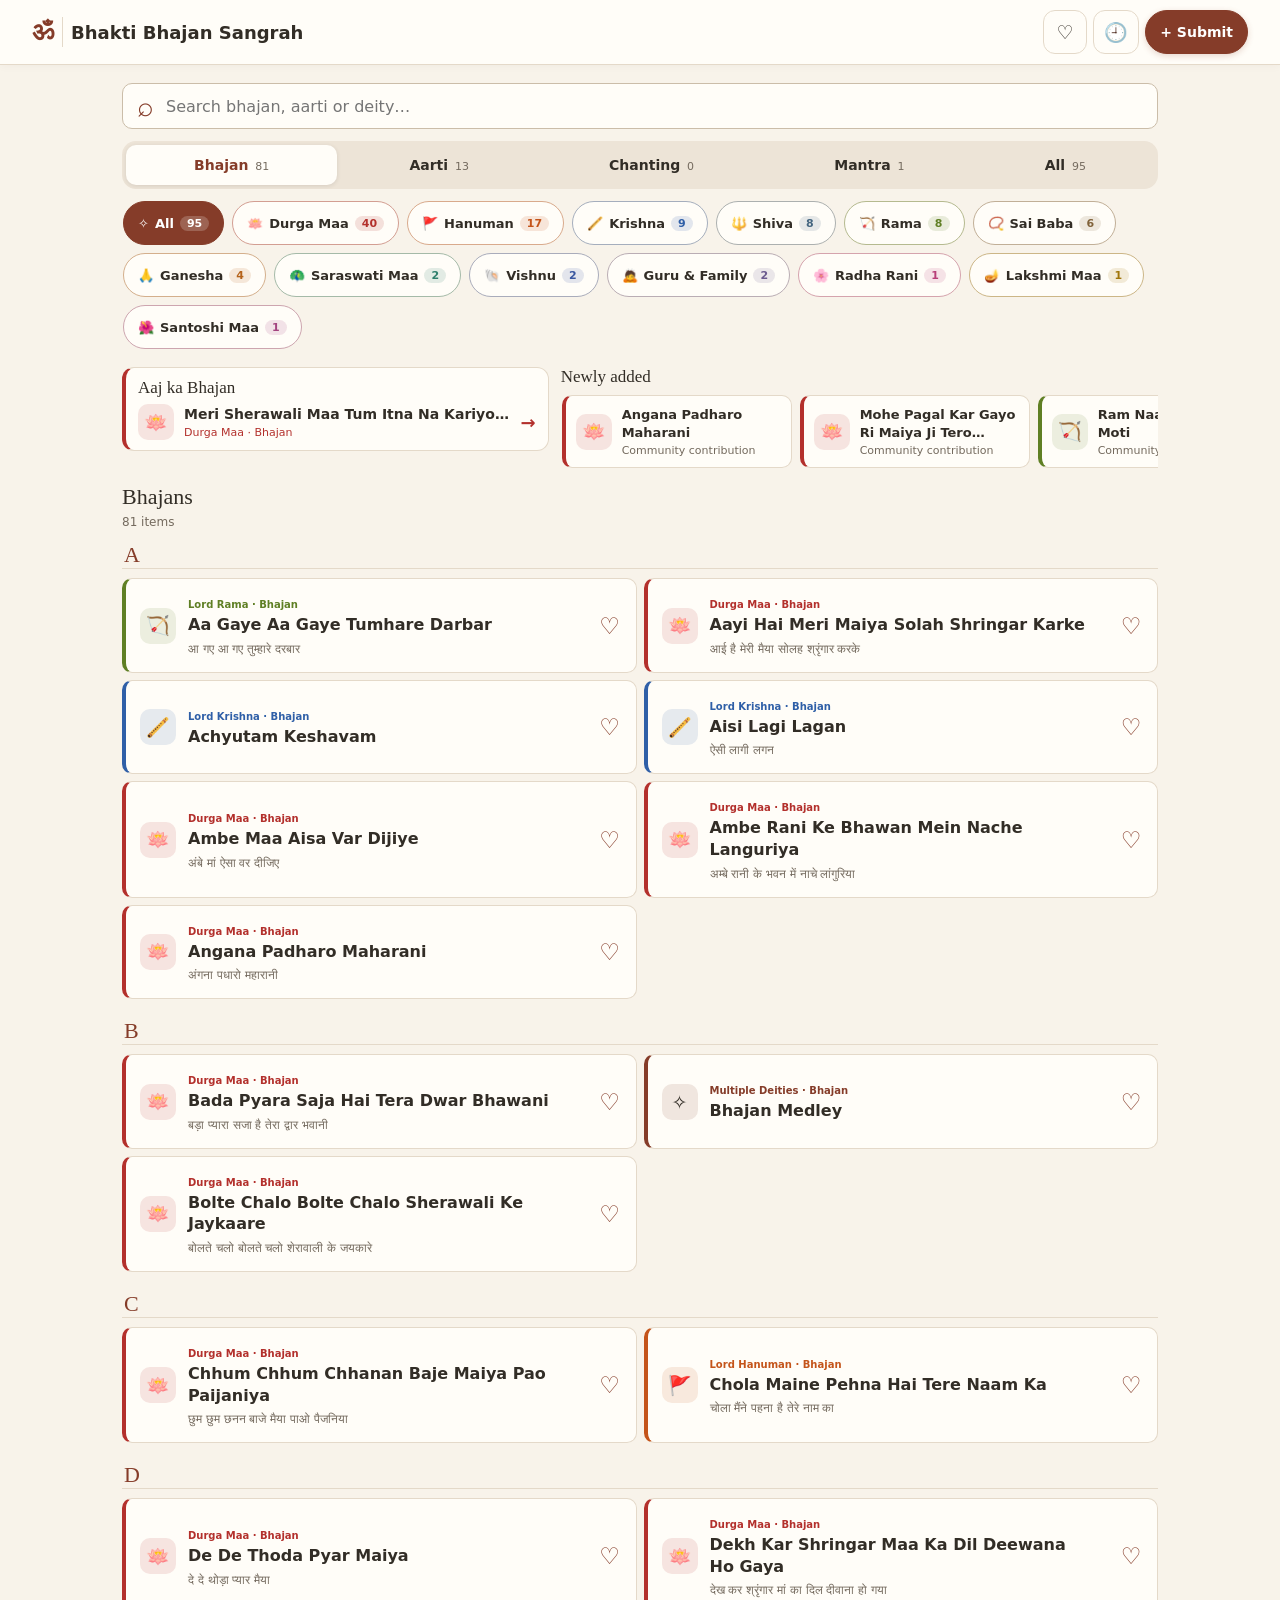
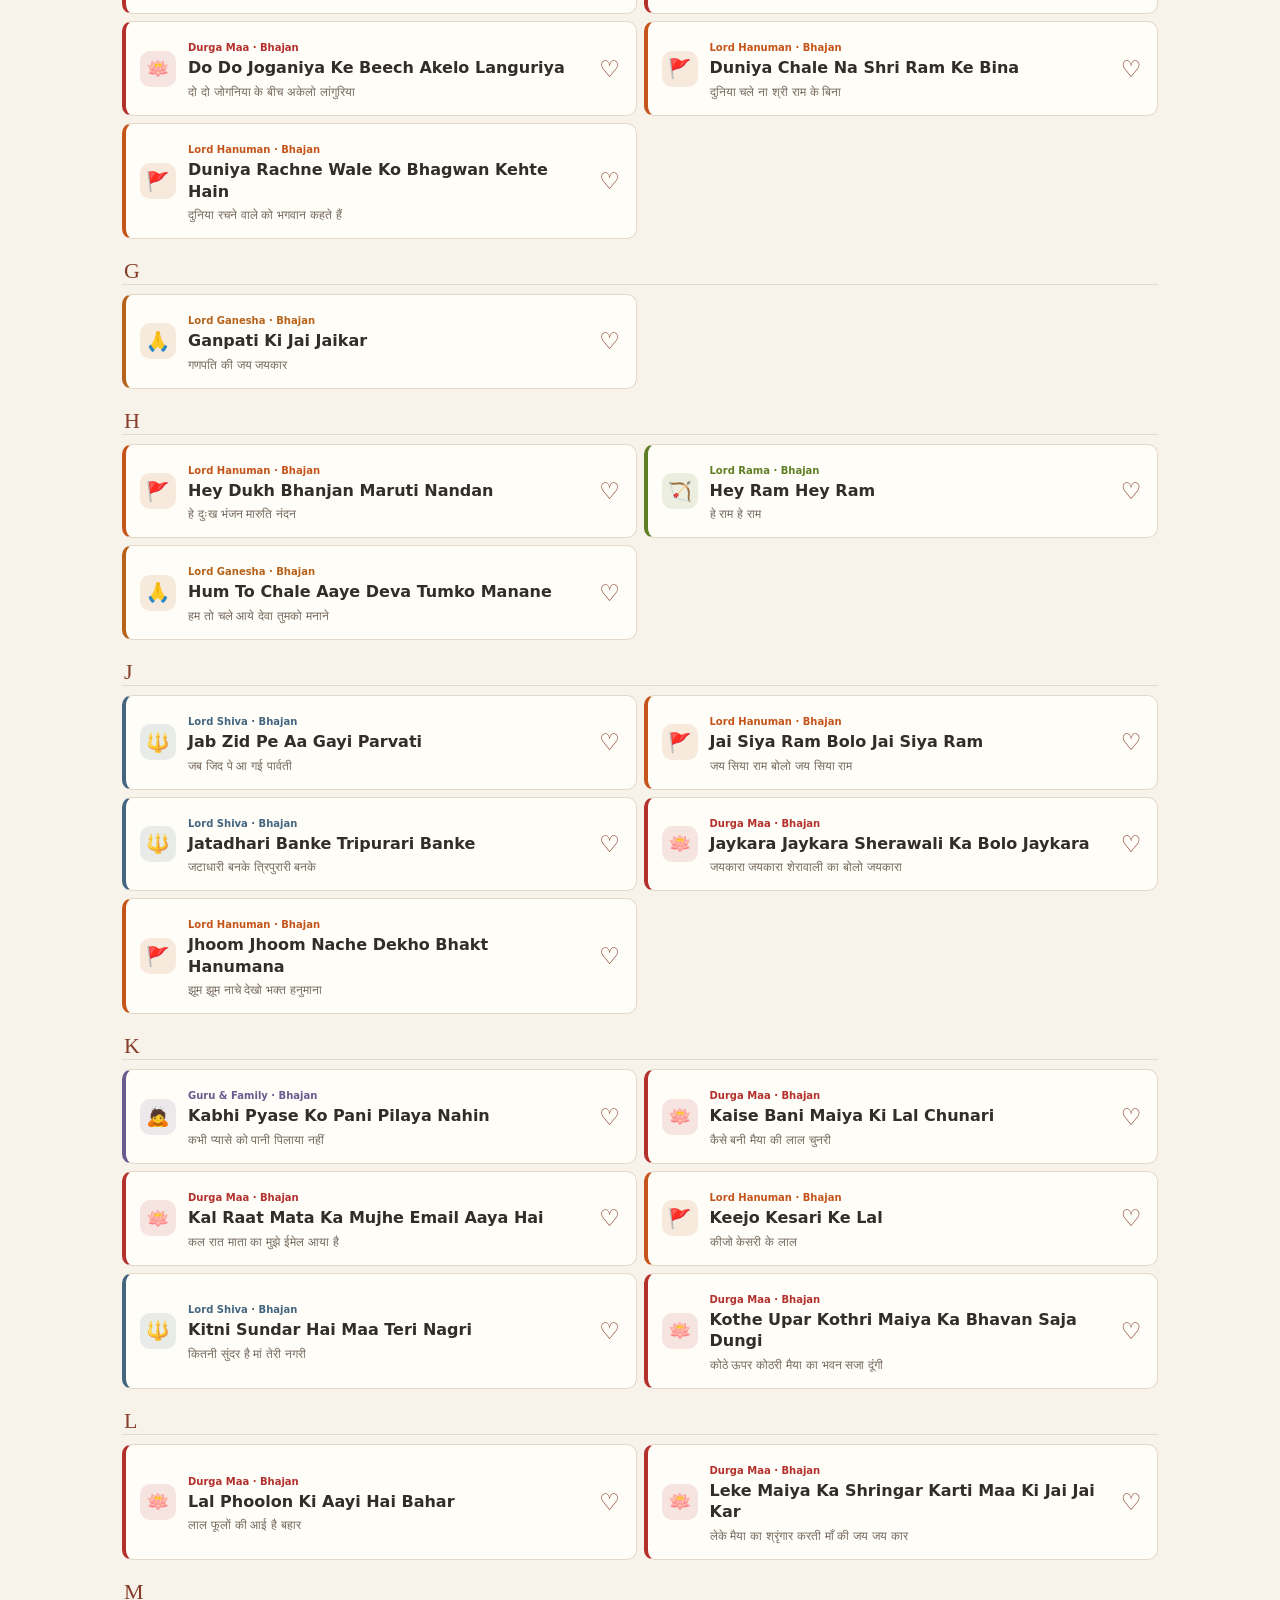
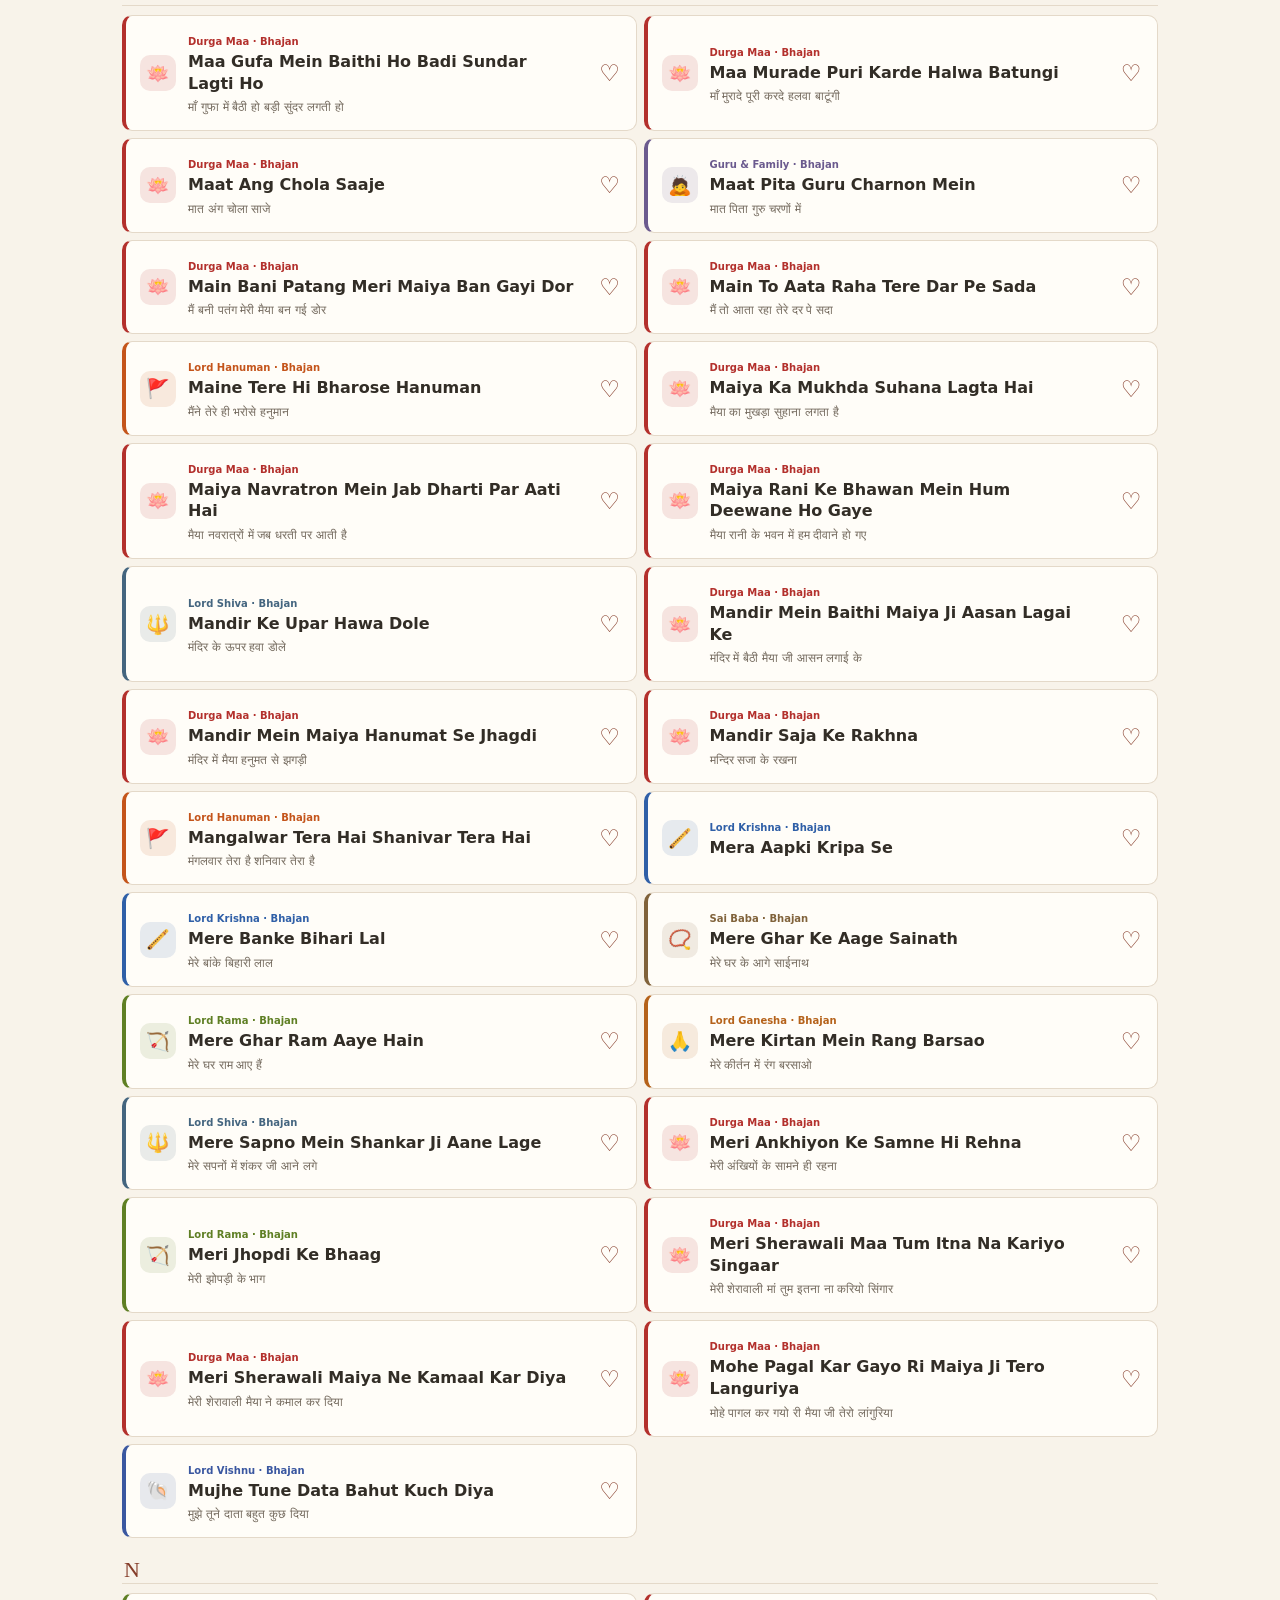
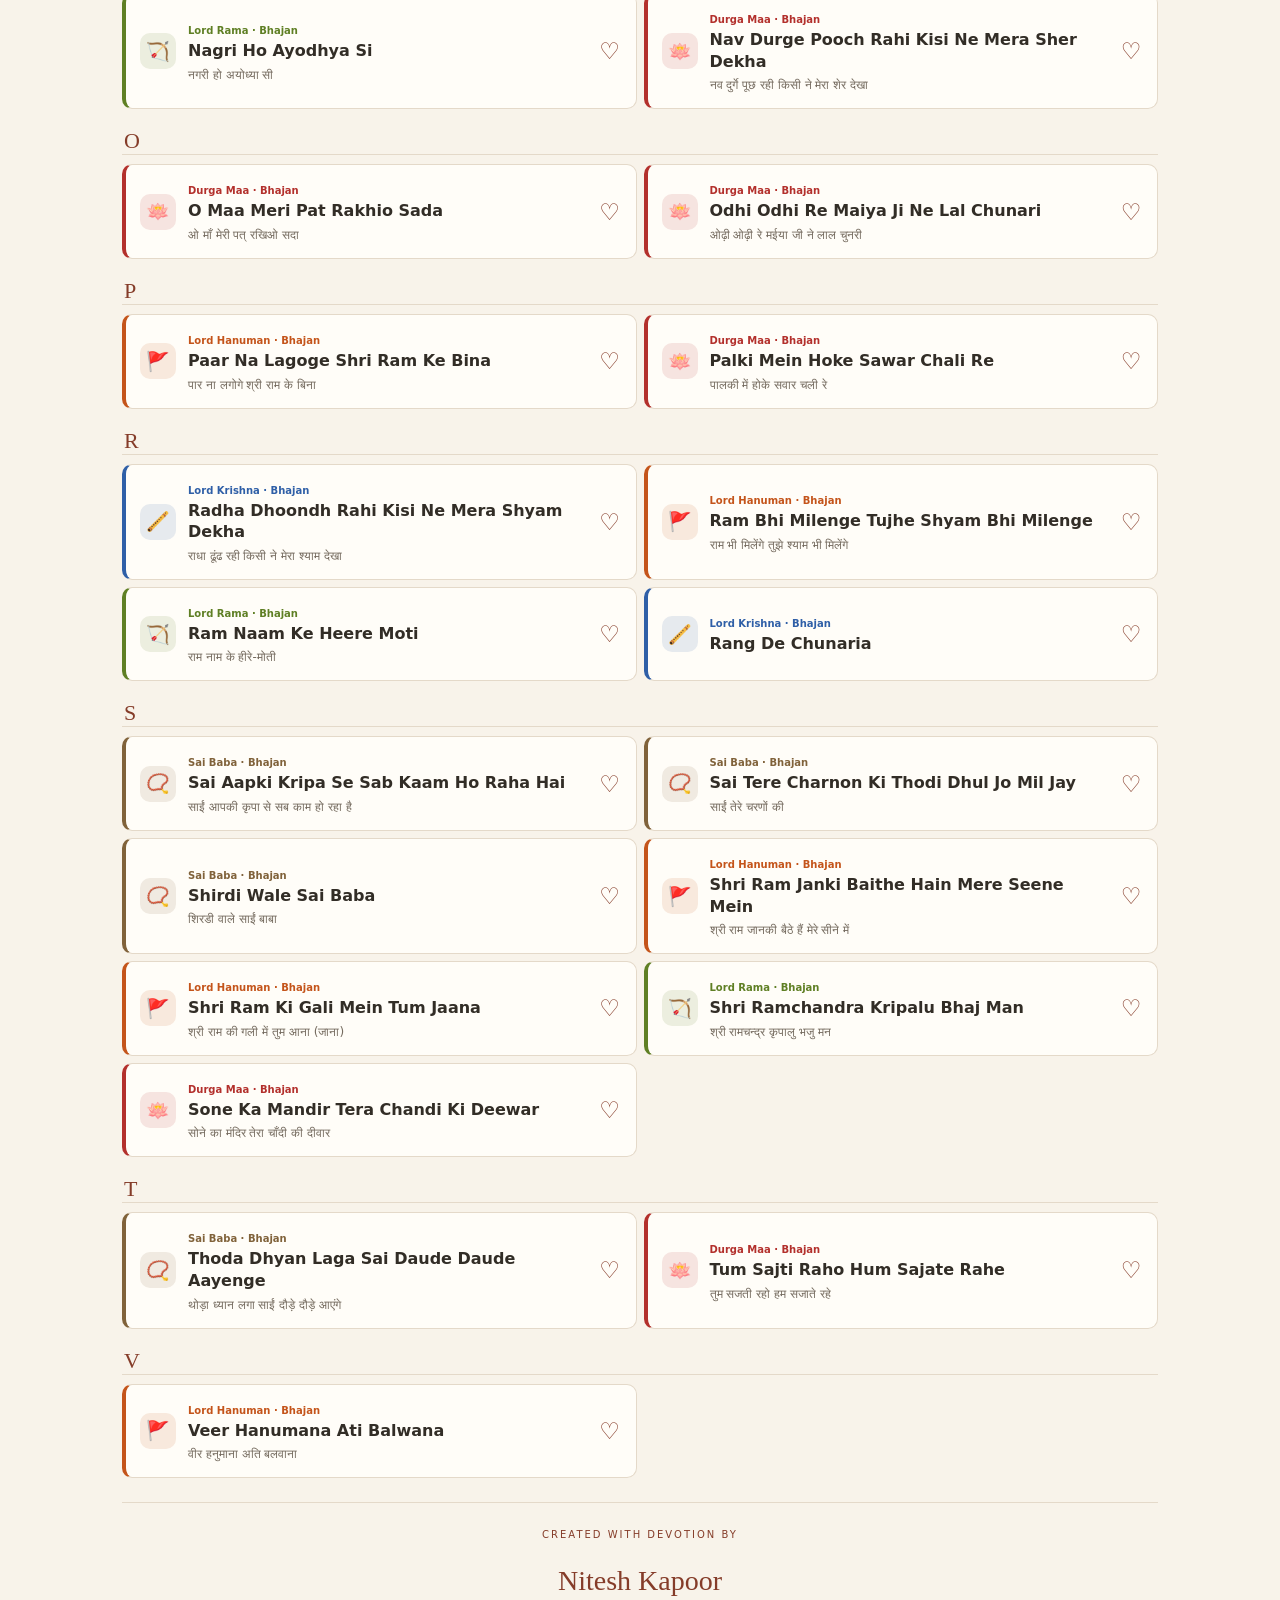
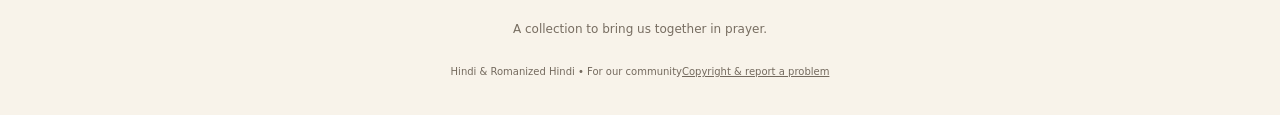
==== commit 0d6da0d0: "Deity chips with song counts (most first), 5-line openings, poster tip, lyrics-video tab support - P" ====
--- a/index.html
+++ b/index.html
@@ -11,8 +11,8 @@
 <link rel="manifest" href="manifest.json">
 <link rel="icon" href="icon.svg" type="image/svg+xml">
 <link rel="apple-touch-icon" href="icon-192.png">
-<link rel="stylesheet" href="style.css?v=24">
-<script defer src="data.js?v=24"></script><script defer src="app.js?v=24"></script>
+<link rel="stylesheet" href="style.css?v=27">
+<script defer src="data.js?v=27"></script><script defer src="app.js?v=27"></script>
 </head>
 <body>
 <a class="skip" href="#main">Skip to content</a>
@@ -35,7 +35,7 @@
 <div class="reader-actions"><button id="readerFavorite">♡ Favorite</button><button id="share">Share ↗</button><button id="report" class="report-button">⚑ Report</button></div>
 <p id="wakeStatus" class="muted" role="status" hidden></p>
 <div class="reader-body"><div id="player" class="player" hidden></div><div class="lyrics-col"><div id="lyricsText" class="lyrics-text"></div>
-<div id="partialNote" class="partial-note" hidden><p>Only the opening lines are shown here. This song's lyrics belong to its writer and music label, so we do not publish them in full. <a href="copyright.html">Why?</a></p><a id="fullLyricsLink" class="full-lyrics-link" target="_blank" rel="noopener noreferrer">🔎 View full lyrics <small>(Google Images)</small> ↗</a></div></div></div>
+<div id="partialNote" class="partial-note" hidden><p>Only the opening lines are shown here. This song's lyrics belong to its writer and music label, so we do not publish them in full. <a href="copyright.html">Why?</a></p><a id="fullLyricsLink" class="full-lyrics-link" target="_blank" rel="noopener noreferrer">🔎 View full lyrics <small>(Google Images)</small> ↗</a><p class="full-lyrics-tip">Tip: tap any poster to see it full screen.</p></div></div></div>
 <details class="source-details"><summary>About this bhajan</summary><p id="description"></p><p id="source"></p></details>
 <nav class="reader-pagination" aria-label="Bhajan navigation"><button id="previous">← Previous Bhajan</button><button id="next">Next Bhajan →</button></nav>
 </article>
--- a/style.css
+++ b/style.css
@@ -176,3 +176,9 @@
 .report-done p{font-size:15px;line-height:1.6;margin:6px 0 16px}
 .trap{position:absolute!important;left:-9999px;width:1px;height:1px;overflow:hidden}
 .singing .report-button{display:none}
+/* Deity chips show their song count; the player can switch between the song and a lyrics video */
+.chip-count{font-size:11px;font-weight:600;padding:1px 7px;border-radius:999px;background:color-mix(in srgb,var(--deity) 14%,transparent);color:var(--deity)}
+.deity-chip[aria-pressed=true] .chip-count{background:#ffffff33;color:#fff}
+.player-tabs{display:flex;gap:6px;margin-bottom:8px}
+.player-tabs button{flex:1;min-height:40px;padding:6px 10px;font-size:13px;border-radius:10px}
+.full-lyrics-tip{margin:8px 0 0;font-size:12px;text-align:center}
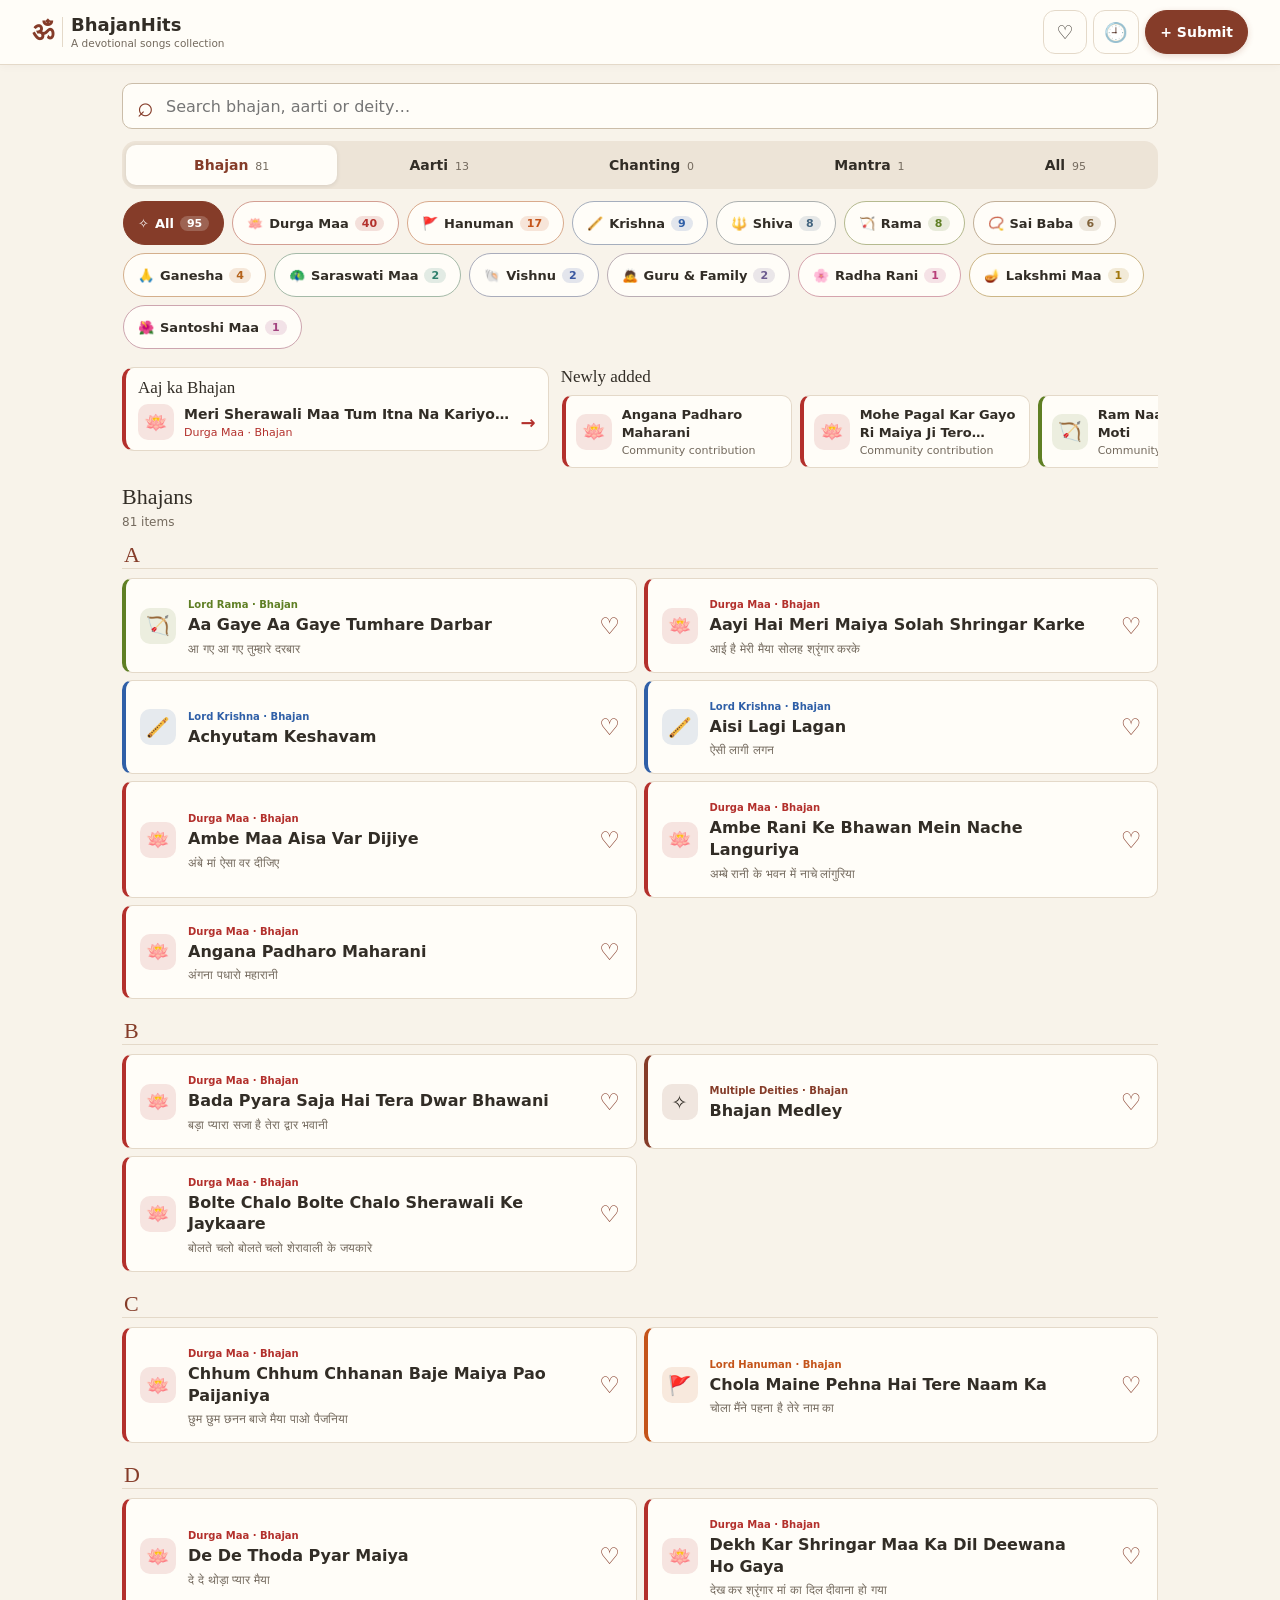
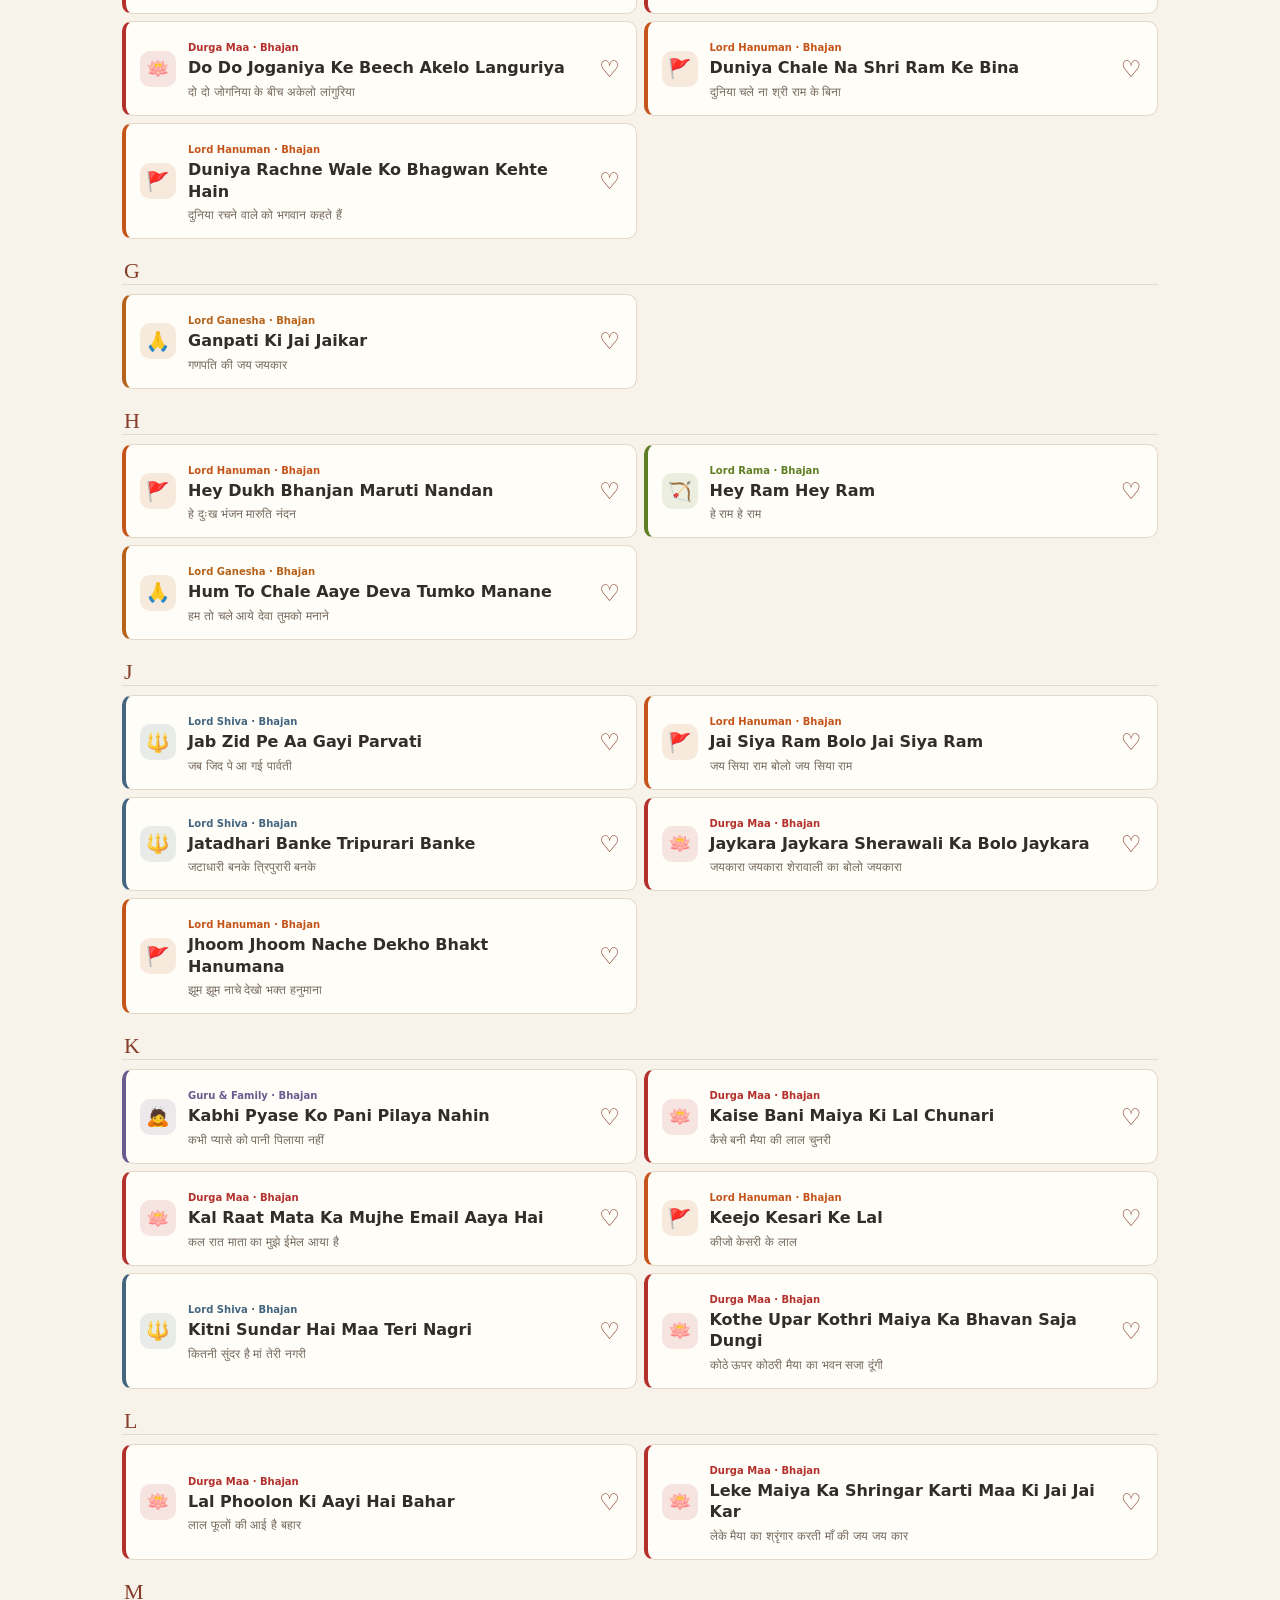
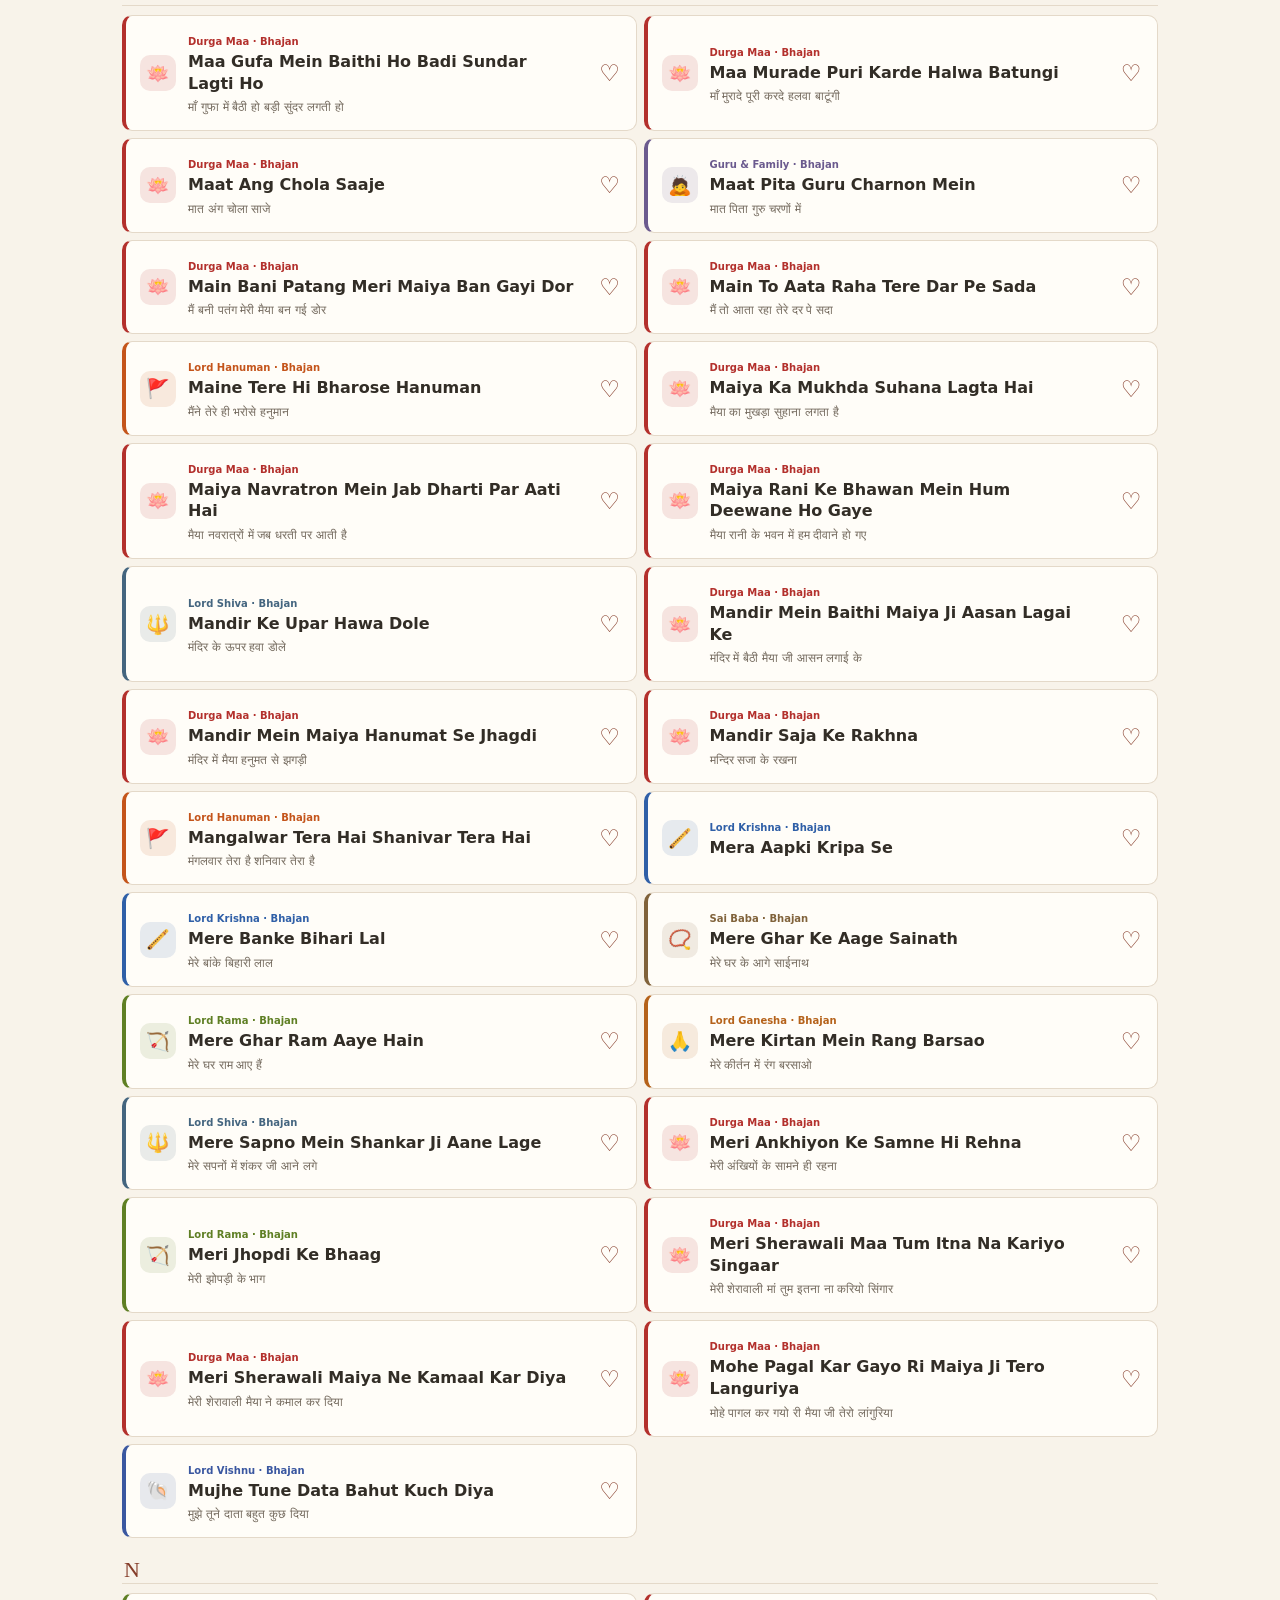
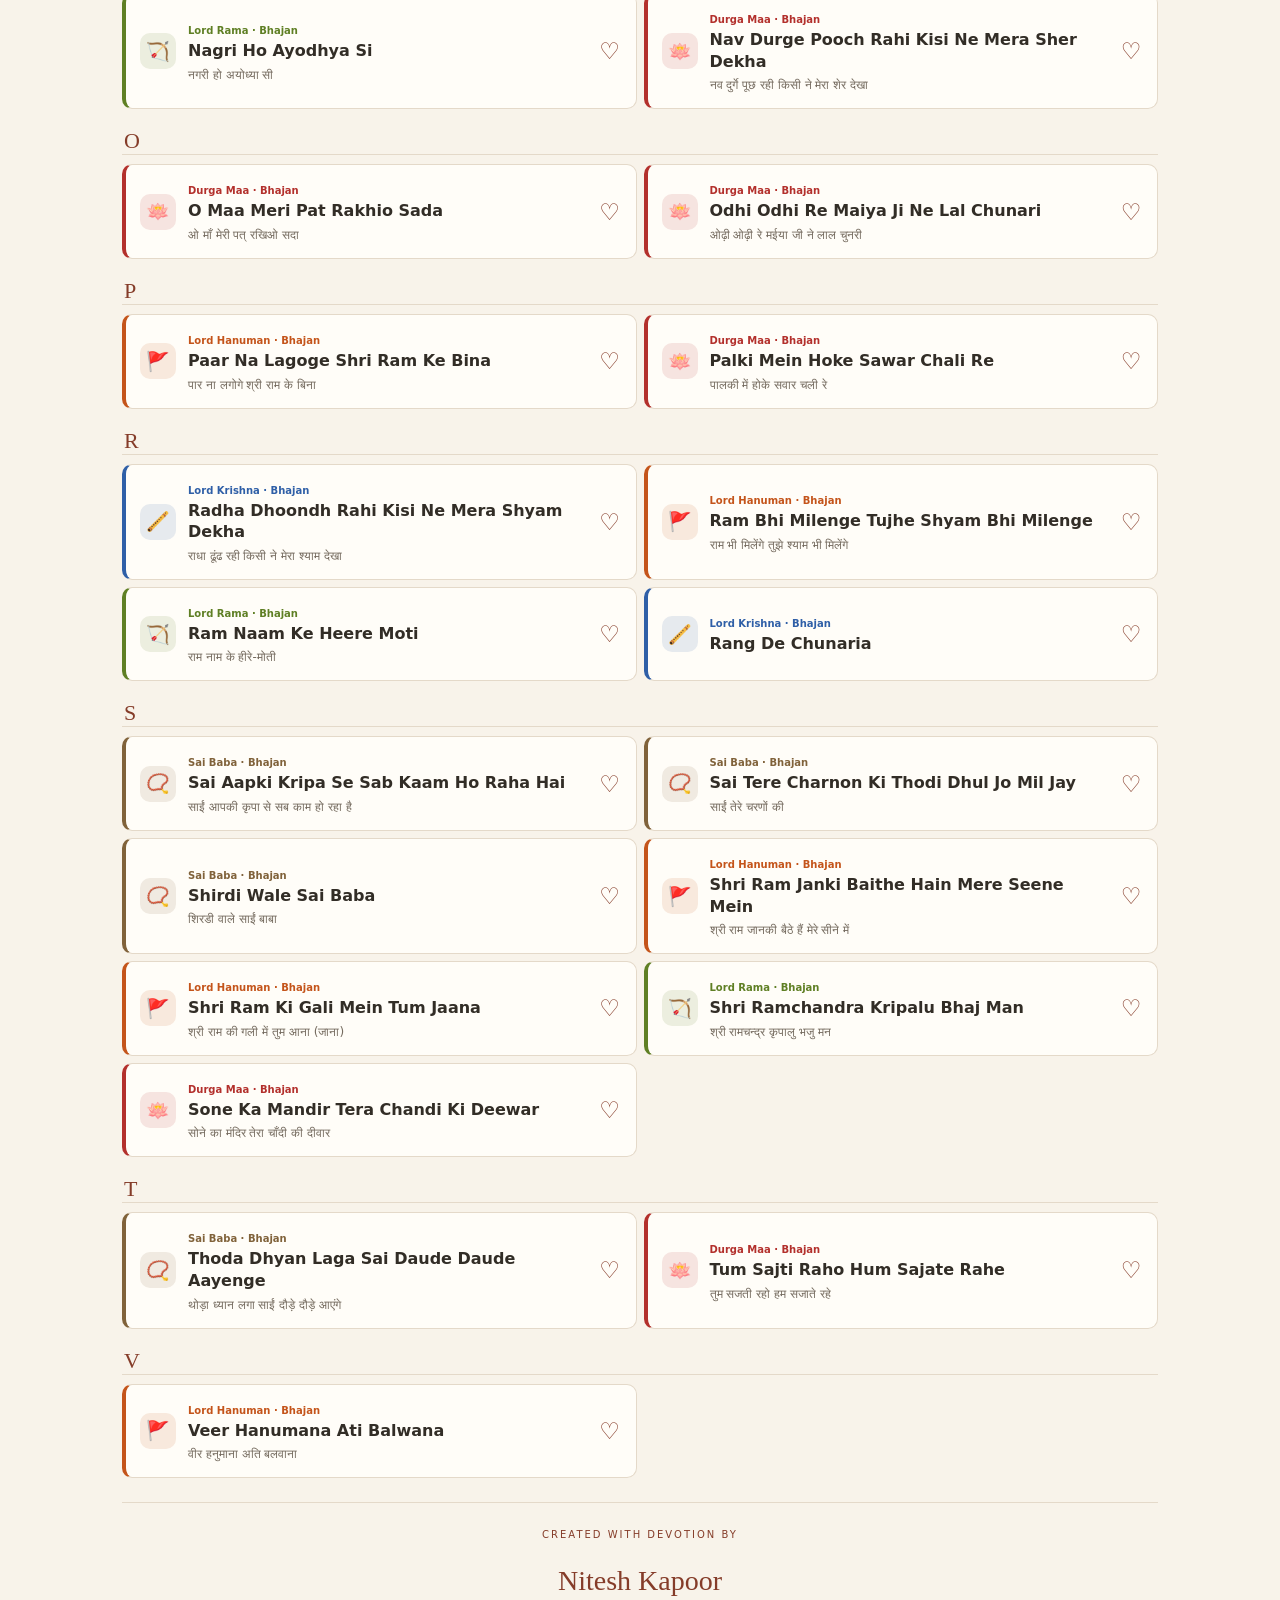
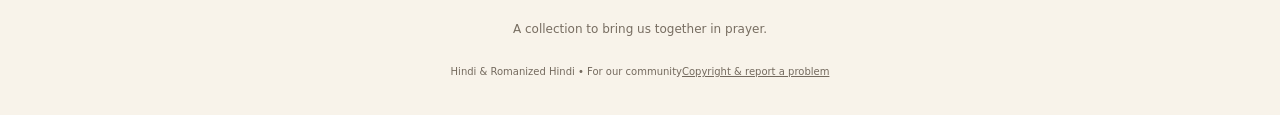
==== commit bf1b1950: "Rename the site to BhajanHits - A devotional songs collection Co-Authored-By: Claude Opus 5.5 <norep" ====
--- a/index.html
+++ b/index.html
@@ -4,19 +4,19 @@
 <meta charset="utf-8">
 <meta name="viewport" content="width=device-width, initial-scale=1, viewport-fit=cover">
 <meta name="theme-color" content="#853c29">
-<meta name="description" content="Bhakti Bhajan Sangrah: devotional lyrics in Hindi and Romanized Hindi, with a peaceful singing view for your satsang.">
+<meta name="description" content="BhajanHits - A devotional songs collection: famous bhajans and aartis with lyrics in Hindi and Romanized Hindi, and videos to sing along in your satsang.">
 <meta name="apple-mobile-web-app-capable" content="yes">
 <meta name="apple-mobile-web-app-status-bar-style" content="default">
-<title>Bhakti Bhajan Sangrah</title>
+<title>BhajanHits - A devotional songs collection</title>
 <link rel="manifest" href="manifest.json">
 <link rel="icon" href="icon.svg" type="image/svg+xml">
 <link rel="apple-touch-icon" href="icon-192.png">
-<link rel="stylesheet" href="style.css?v=27">
-<script defer src="data.js?v=27"></script><script defer src="app.js?v=27"></script>
+<link rel="stylesheet" href="style.css?v=29">
+<script defer src="data.js?v=29"></script><script defer src="app.js?v=29"></script>
 </head>
 <body>
 <a class="skip" href="#main">Skip to content</a>
-<header class="site-header"><a class="brand" href="./"><span class="brand-mark" aria-hidden="true">ॐ</span><span>Bhakti Bhajan Sangrah<small>Bhajans, Aarti, Chanting &amp; Mantras</small></span></a><nav class="header-actions" aria-label="Your library"><button class="icon-button" data-view="favorites" aria-pressed="false" aria-label="My favorites" title="My favorites"><span aria-hidden="true">♡</span><span id="favoriteCount" class="count-badge" hidden>0</span></button><button class="icon-button" data-view="recent" aria-pressed="false" aria-label="Recently viewed" title="Recently viewed"><span aria-hidden="true">🕘</span></button><button id="openSubmit" class="header-submit" aria-label="Submit a bhajan"><span aria-hidden="true">+</span> Submit</button></nav></header>
+<header class="site-header"><a class="brand" href="./"><span class="brand-mark" aria-hidden="true">ॐ</span><span>BhajanHits<small>A devotional songs collection</small></span></a><nav class="header-actions" aria-label="Your library"><button class="icon-button" data-view="favorites" aria-pressed="false" aria-label="My favorites" title="My favorites"><span aria-hidden="true">♡</span><span id="favoriteCount" class="count-badge" hidden>0</span></button><button class="icon-button" data-view="recent" aria-pressed="false" aria-label="Recently viewed" title="Recently viewed"><span aria-hidden="true">🕘</span></button><button id="openSubmit" class="header-submit" aria-label="Submit a bhajan"><span aria-hidden="true">+</span> Submit</button></nav></header>
 <main id="main">
 <div id="browse">
 <section class="search-bar" aria-label="Find a bhajan"><label class="sr-only" for="search">Search bhajans, aarti, deity</label><div class="search-wrap"><span aria-hidden="true">⌕</span><input id="search" type="search" placeholder="Search bhajan, aarti or deity…" autocomplete="off"></div></section>
--- a/style.css
+++ b/style.css
@@ -182,3 +182,7 @@
 .player-tabs{display:flex;gap:6px;margin-bottom:8px}
 .player-tabs button{flex:1;min-height:40px;padding:6px 10px;font-size:13px;border-radius:10px}
 .full-lyrics-tip{margin:8px 0 0;font-size:12px;text-align:center}
+/* Brand: "BhajanHits" with the tagline underneath (2026-10-05) */
+.brand>span:last-child{line-height:1.15}
+.brand small{display:block;font-size:10.5px;font-weight:400;margin-top:2px;color:var(--muted);white-space:nowrap}
+@media(max-width:360px){.brand small{font-size:9.5px}}
